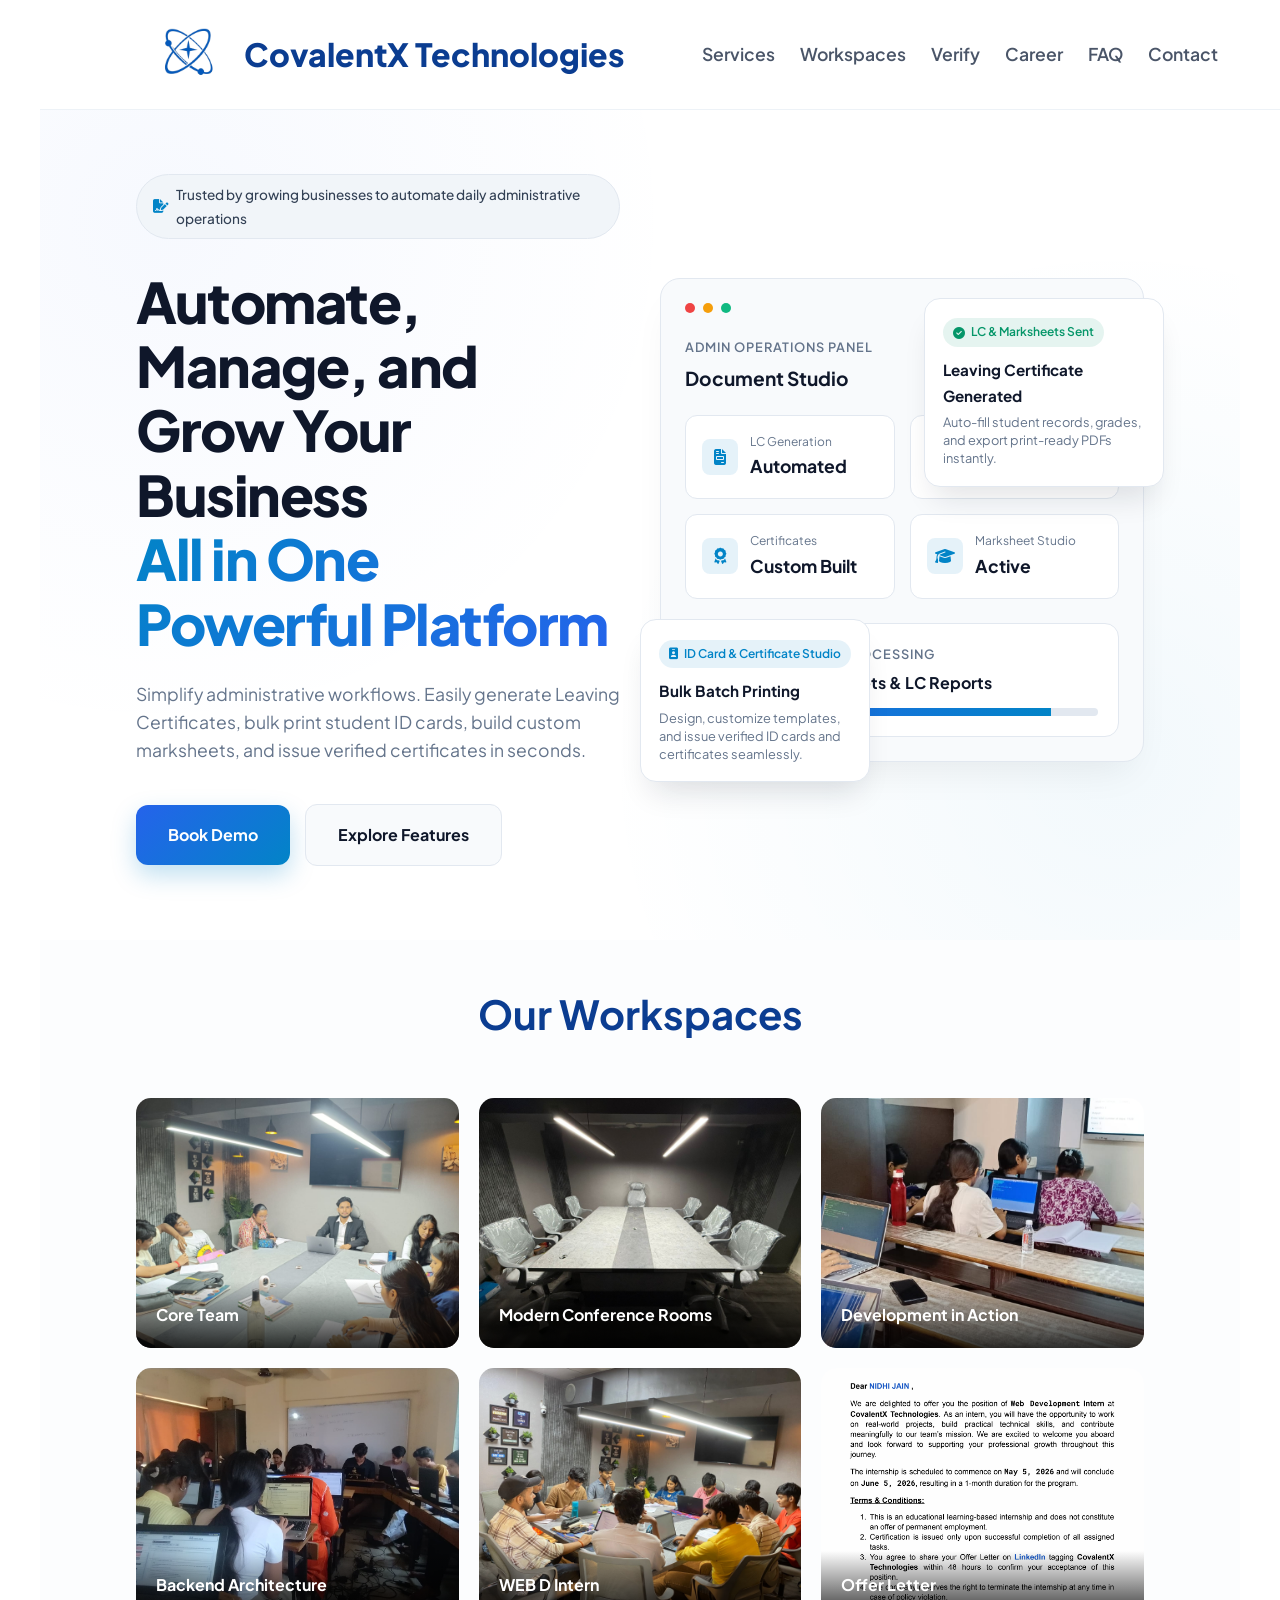
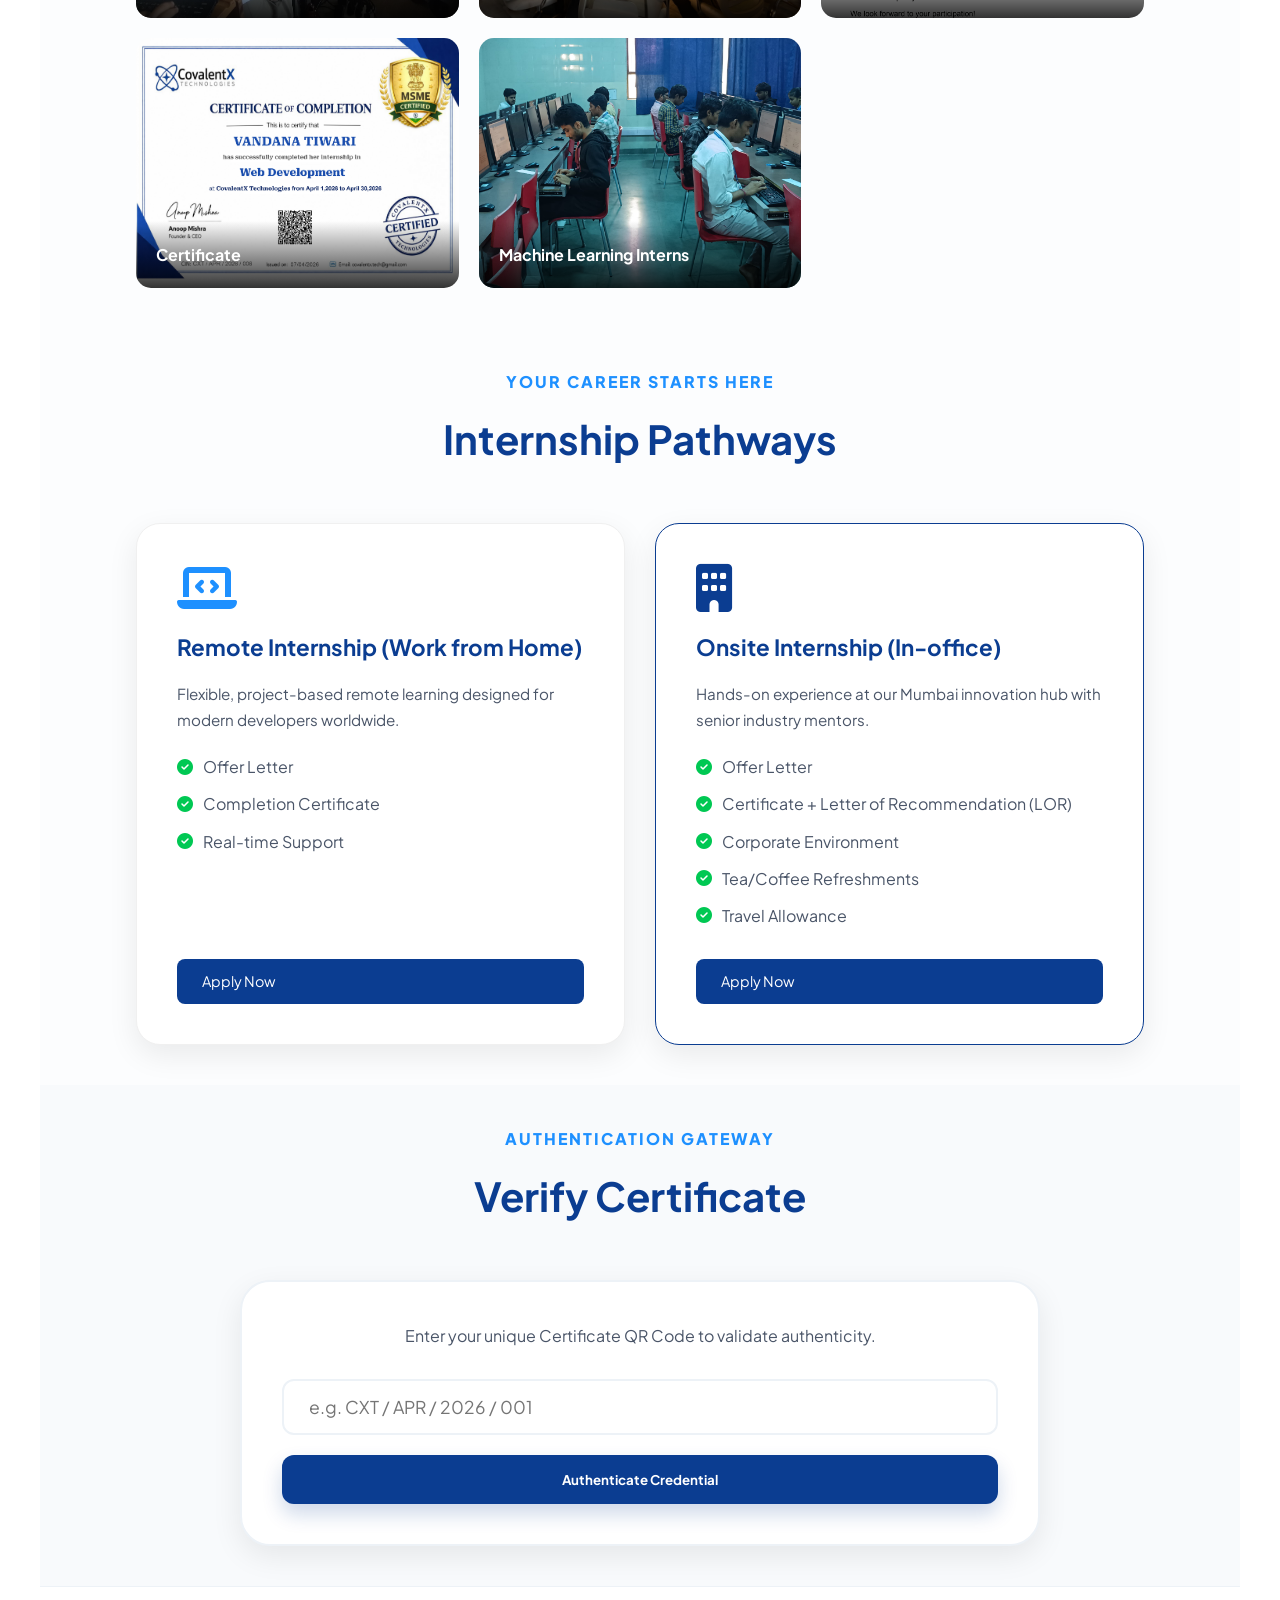
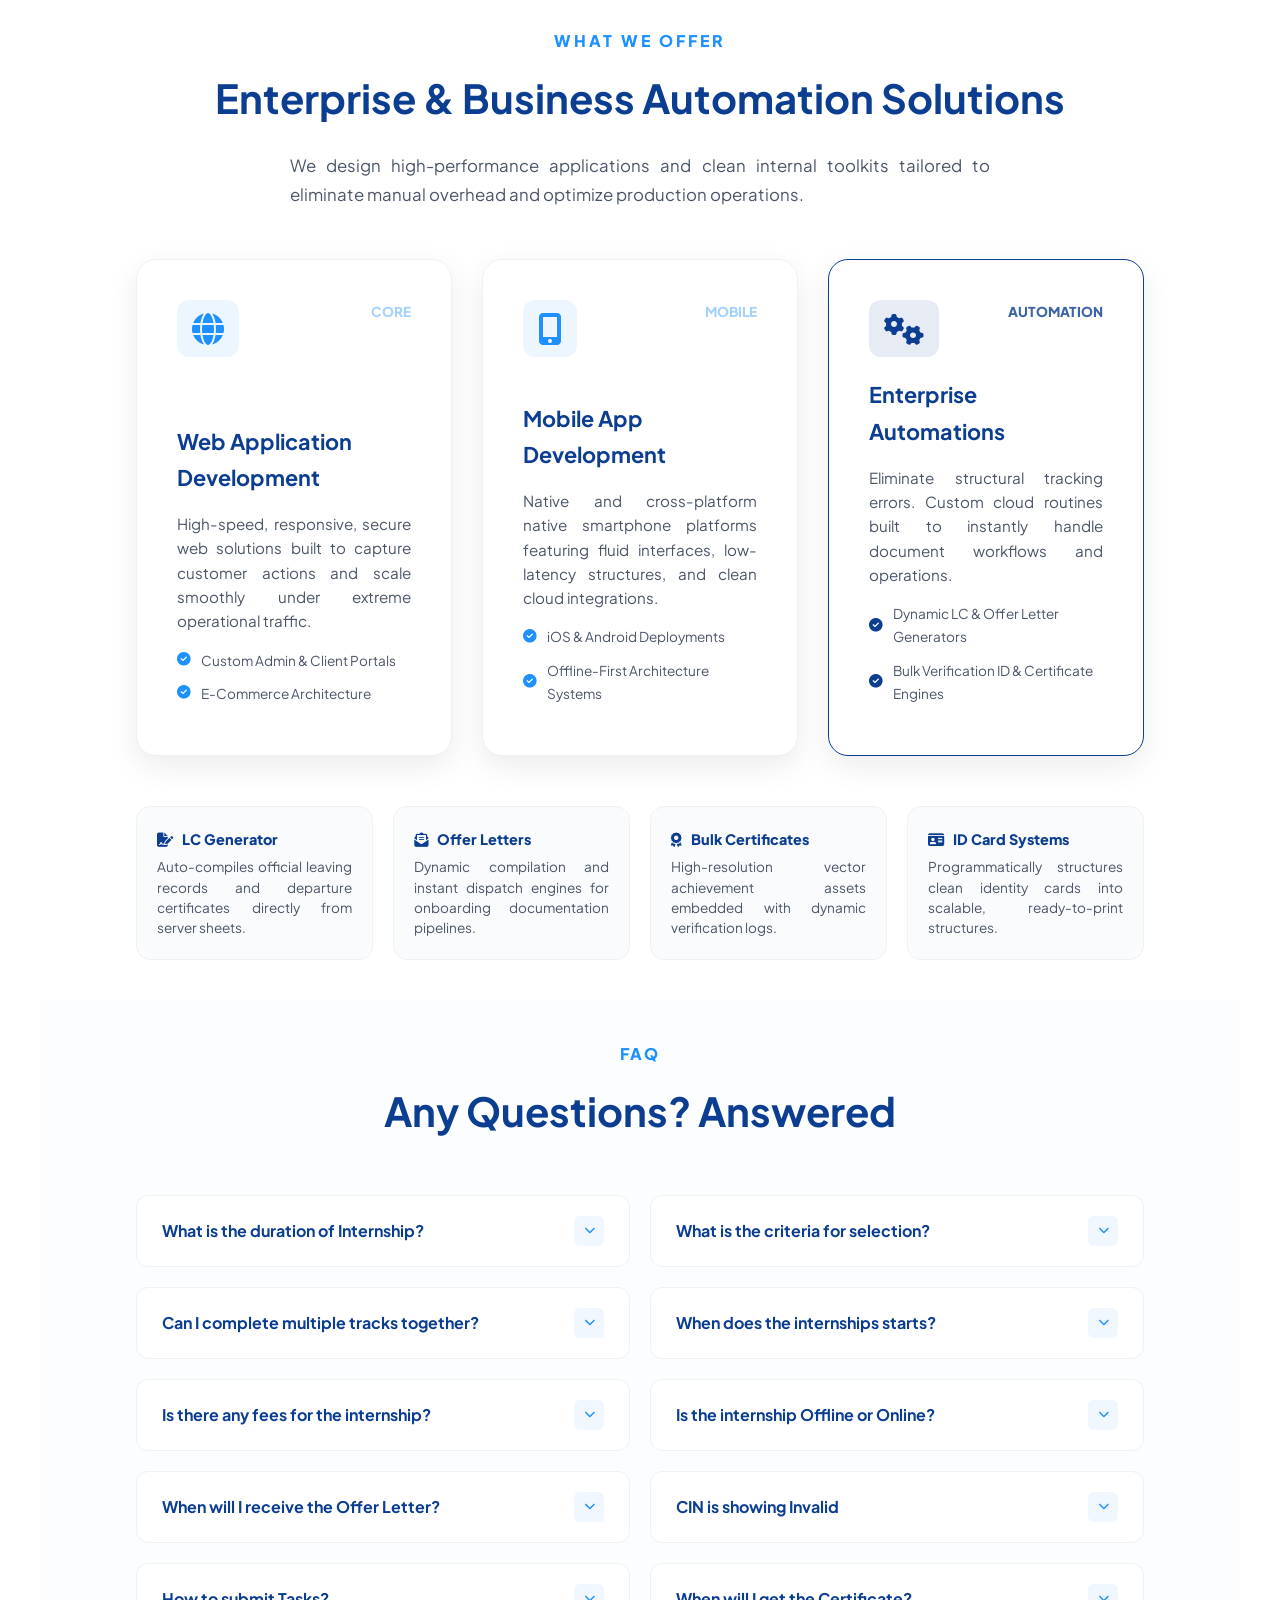
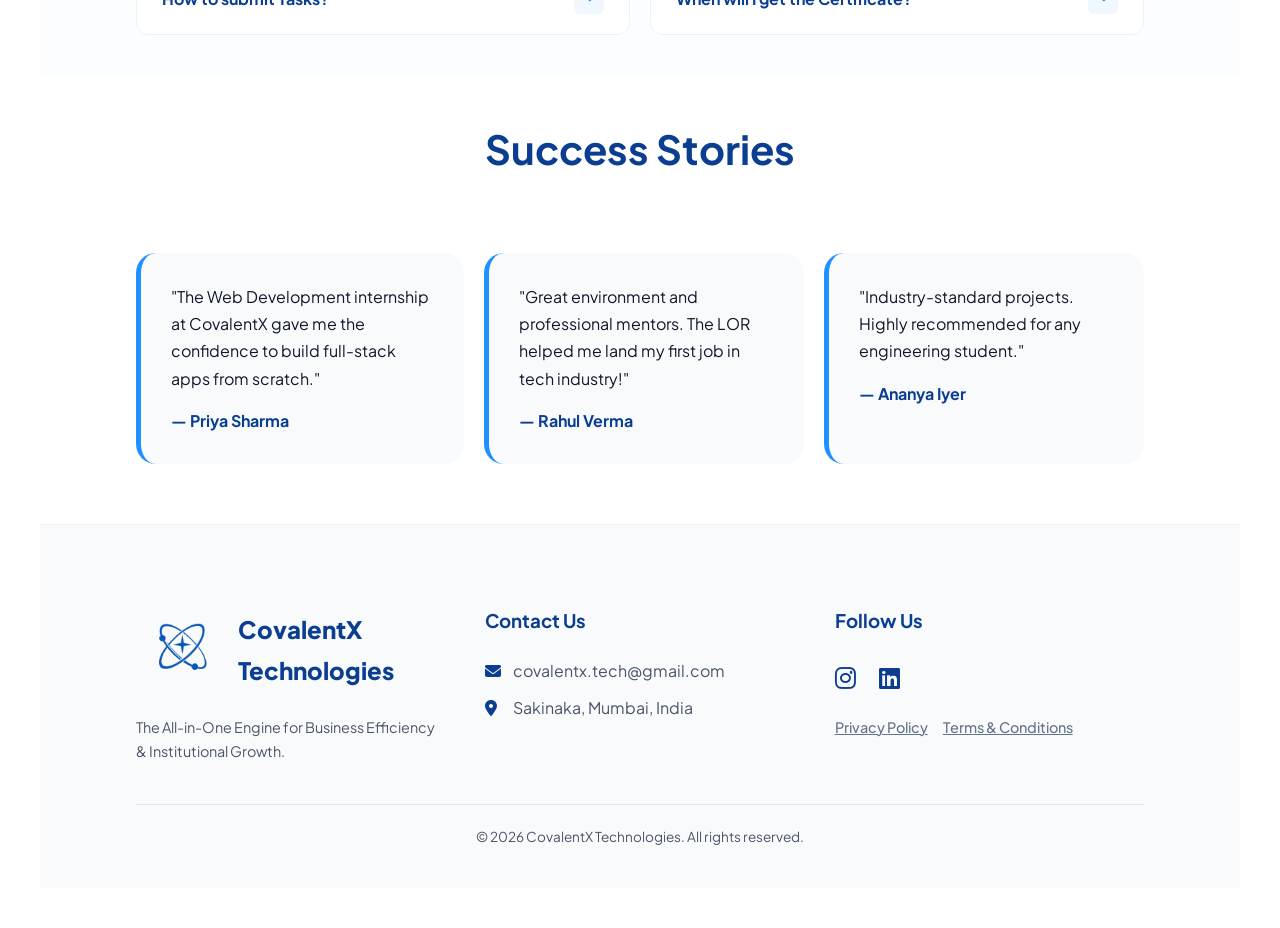
==== index.html @ 54f542a7 "Update index.html" ====
<!DOCTYPE html>
<html lang="en">
<head>
    <meta charset="UTF-8">
    <meta name="viewport" content="width=device-width, initial-scale=1.0">
    <title>CovalentX Technologies</title>
    <link href="https://fonts.googleapis.com/css2?family=Plus+Jakarta+Sans:wght@300;400;600;800&display=swap" rel="stylesheet">
    <link rel="stylesheet" href="https://cdnjs.cloudflare.com/ajax/libs/font-awesome/6.0.0/css/all.min.css">

    <script type="application/ld+json">
        {
  "@context": "https://schema.org",
  "@type": "BreadcrumbList",
  "itemListElement": [{
    "@type": "ListItem",
    "position": 1,
    "name": "CovalentX Technologies",
    "item": "https://covalentx-technologies.github.io/"
  }, {
    "@type": "ListItem",
    "position": 2,
    "name": "Internship Program",
    "item": "https://covalentx-technologies.github.io/internship"
  }, {
    "@type": "ListItem",
    "position": 3,
    "name": "Services",
    "item": "https://covalentx-technologies.github.io/services"
  }]
}
</script>
    
    <style>
        :root {
            --cobalt: #0b3d91;
            --electric: #1e90ff;
            --slate: #4a5568;
            --light-bg: #ffffff;
            --card-shadow: 0 10px 30px rgba(0, 0, 0, 0.08);
        }

        * { margin: 0; padding: 0; box-sizing: border-box; scroll-behavior: smooth; }

        body {
            font-family: 'Plus Jakarta Sans', sans-serif;
            background-color: var(--light-bg);
            color: #1a202c;
            line-height: 1.7;
        }

        /* Navbar */
        nav {
            display: flex;
            justify-content: space-between;
            align-items: center;
            padding: 10px 8%;
            background: rgba(255, 255, 255, 0.95);
            backdrop-filter: blur(10px);
            position: fixed;
            width: 100%;
            top: 0;
            z-index: 1000;
            border-bottom: 1px solid #edf2f7;
        }

        .brand-area {
            display: flex;
            align-items: center;
            gap: 12px;
            text-decoration: none;
        }

        .main-logo {
            height: 110px;
            width: auto;
            object-fit: contain;
            user-select:none;
            -webkit-user-drag:none;
            pointer-events:none;
        }

        .brand-name {
            font-weight: 800;
            font-size: 2rem;
            color: var(--cobalt);
            word-wrap:break-word;
            overflow-wrap:break-word;
        }

        .nav-links { display: flex; list-style: none; }
        .nav-links li { margin-left: 25px; }
        .nav-links a {
            text-decoration: none;
            color: var(--slate);
            font-weight: 600;
            font-size: 1.1rem;
            transition: 0.3s;
        }
        .nav-links a:hover { color: var(--electric); }

        /* Hero */

        <link href="https://fonts.googleapis.com/css2?family=Plus+Jakarta+Sans:wght@400;500;600;700;800&display=swap" rel="stylesheet">
    <link rel="stylesheet" href="https://cdnjs.cloudflare.com/ajax/libs/font-awesome/6.4.0/css/all.min.css">

    <style>
        :root {
            --bg-light: #ffffff;
            --bg-card: #f8fafc;
            --bg-card-inner: #ffffff;
            --text-main: #0f172a;
            --text-muted: #64748b;
            --accent-cyan: #0284c7;
            --accent-blue: #2563eb;
            --accent-green: #059669;
            --border-color: #e2e8f0;
            --shadow-subtle: 0 20px 40px -15px rgba(0, 0, 0, 0.08);
            --shadow-floating: 0 20px 30px -10px rgba(15, 23, 42, 0.12);
        }

        * {
            margin: 0;
            padding: 0;
            box-sizing: border-box;
            font-family: 'Plus Jakarta Sans', sans-serif;
        }

        body {
            background-color: var(--bg-light);
            color: var(--text-main);
            overflow-x: hidden;
        }

        /* HERO SECTION CONTAINER */
        .hero-container {
            min-height: 100vh;
            padding: 120px 8% 60px;
            display: grid;
            grid-template-columns: 1fr 1fr;
            gap: 40px;
            align-items: center;
            background: 
                radial-gradient(circle at 10% 20%, rgba(37, 99, 235, 0.04) 0%, transparent 40%),
                radial-gradient(circle at 90% 80%, rgba(2, 132, 199, 0.05) 0%, transparent 40%);
        }

        /* LEFT CONTENT COLUMN */
        .hero-left {
            max-width: 600px;
        }

        .badge-trusted {
            display: inline-flex;
            align-items: center;
            gap: 8px;
            background: #f1f5f9;
            border: 1px solid var(--border-color);
            padding: 8px 16px;
            border-radius: 50px;
            font-size: 0.85rem;
            color: #334155;
            margin-bottom: 30px;
            font-weight: 500;
        }

        .badge-trusted i {
            color: var(--accent-cyan);
        }

        .hero-title {
            font-size: 3.5rem;
            font-weight: 800;
            line-height: 1.15;
            letter-spacing: -1.5px;
            margin-bottom: 25px;
            color: var(--text-main);
        }

        .gradient-text {
            background: linear-gradient(135deg, #0284c7, #2563eb);
            -webkit-background-clip: text;
            -webkit-text-fill-color: transparent;
            display: block;
        }

        .hero-description {
            font-size: 1.1rem;
            color: var(--text-muted);
            line-height: 1.6;
            margin-bottom: 40px;
        }

        .cta-group {
            display: flex;
            gap: 15px;
            align-items: center;
        }

        .btn-primary {
            background: linear-gradient(135deg, var(--accent-blue), var(--accent-cyan));
            color: #ffffff;
            padding: 16px 32px;
            border-radius: 12px;
            font-weight: 700;
            text-decoration: none;
            box-shadow: 0 10px 25px rgba(2, 132, 199, 0.25);
            transition: transform 0.3s ease, box-shadow 0.3s ease;
        }

        .btn-primary:hover {
            transform: translateY(-2px);
            box-shadow: 0 15px 30px rgba(2, 132, 199, 0.35);
        }

        .btn-secondary {
            background: #f8fafc;
            border: 1px solid var(--border-color);
            color: var(--text-main);
            padding: 16px 32px;
            border-radius: 12px;
            font-weight: 700;
            text-decoration: none;
            transition: background 0.3s ease, border-color 0.3s ease;
        }

        .btn-secondary:hover {
            background: #f1f5f9;
            border-color: #cbd5e1;
        }

        /* RIGHT DASHBOARD & OVERLAY CARDS CONTAINER */
        .hero-right {
            position: relative;
            display: flex;
            justify-content: center;
        }

        /* BASE DASHBOARD MOCKUP */
        .dashboard-main {
            width: 100%;
            max-width: 520px;
            background: var(--bg-card);
            border: 1px solid var(--border-color);
            border-radius: 20px;
            padding: 24px;
            box-shadow: var(--shadow-subtle);
        }

        .window-header {
            display: flex;
            gap: 8px;
            margin-bottom: 24px;
        }

        .dot {
            width: 10px;
            height: 10px;
            border-radius: 50%;
        }
        .dot-red { background: #ef4444; }
        .dot-yellow { background: #f59e0b; }
        .dot-green { background: #10b981; }

        .dashboard-section-title {
            font-size: 0.8rem;
            color: var(--text-muted);
            text-transform: uppercase;
            letter-spacing: 1px;
            margin-bottom: 4px;
            font-weight: 600;
        }

        .dashboard-heading {
            font-size: 1.2rem;
            font-weight: 700;
            margin-bottom: 20px;
            color: var(--text-main);
        }

        .stats-grid {
            display: grid;
            grid-template-columns: 1fr 1fr;
            gap: 15px;
            margin-bottom: 24px;
        }

        .stat-card {
            background: var(--bg-card-inner);
            padding: 16px;
            border-radius: 12px;
            display: flex;
            align-items: center;
            gap: 12px;
            border: 1px solid var(--border-color);
        }

        .stat-icon {
            width: 36px;
            height: 36px;
            border-radius: 8px;
            background: rgba(2, 132, 199, 0.1);
            color: var(--accent-cyan);
            display: flex;
            align-items: center;
            justify-content: center;
        }

        .stat-info p {
            font-size: 0.75rem;
            color: var(--text-muted);
        }

        .stat-info h4 {
            font-size: 1.1rem;
            font-weight: 700;
            color: var(--text-main);
        }

        .graph-panel {
            background: var(--bg-card-inner);
            padding: 20px;
            border-radius: 14px;
            border: 1px solid var(--border-color);
        }

        .graph-line {
            width: 100%;
            height: 70px;
            margin-top: 15px;
        }

        /* OVERLAY FLOATING BADGE 1: FEES REMINDER */
        .floating-card-top {
            position: absolute;
            top: 20px;
            right: -20px;
            width: 240px;
            background: #ffffff;
            border: 1px solid #e2e8f0;
            border-radius: 16px;
            padding: 18px;
            box-shadow: var(--shadow-floating);
            z-index: 10;
            animation: floatSlow 6s ease-in-out infinite alternate;
        }

        /* OVERLAY FLOATING BADGE 2: WHATSAPP AUTOMATION */
        .floating-card-bottom {
            position: absolute;
            bottom: -20px;
            left: -20px;
            width: 230px;
            background: #ffffff;
            border: 1px solid #e2e8f0;
            border-radius: 16px;
            padding: 18px;
            box-shadow: var(--shadow-floating);
            z-index: 10;
            animation: floatSlow 6s 3s ease-in-out infinite alternate;
        }

        .badge-pill {
            display: inline-flex;
            align-items: center;
            gap: 6px;
            padding: 4px 10px;
            border-radius: 50px;
            font-size: 0.75rem;
            font-weight: 600;
            margin-bottom: 10px;
        }

        .badge-pill.green {
            background: rgba(5, 150, 105, 0.1);
            color: var(--accent-green);
        }

        .floating-card h4 {
            font-size: 0.95rem;
            font-weight: 700;
            margin-bottom: 6px;
            color: var(--text-main);
        }

        .floating-card p {
            font-size: 0.8rem;
            color: var(--text-muted);
            line-height: 1.4;
        }

        /* FLOAT ANIMATION KEYFRAMES */
        @keyframes floatSlow {
            0% {
                transform: translateY(0px);
            }
            100% {
                transform: translateY(-16px);
            }
        }

        /* RESPONSIVE DESIGN */
        @media (max-width: 992px) {
            .hero-container {
                grid-template-columns: 1fr;
                text-align: center;
                padding-top: 60px;
            }

            .hero-left {
                margin: 0 auto;
            }

            .cta-group {
                justify-content: center;
            }

            .floating-card-top {
                right: 0;
            }

            .floating-card-bottom {
                left: 0;
            }
        }
      
       /* Forces the Hero Section to perfectly fit exactly one full screen on Desktop */
        .hero {
            min-height: 100vh !important; /* Strict structural height enforcement */
            height: 100vh !important;     /* Locks it to the viewport boundaries */
            display: flex !important;
            flex-direction: column !important;
            justify-content: center !important; /* Perfectly balances content vertically */
            align-items: center !important;    /* Centers text horizontally */
            padding-top: 120px !important;     /* Pushes down cleanly past your 110px navbar */
            padding-bottom: 20px !important;
            margin: 0 !important;             /* Eliminates layout margin bleed */
            box-sizing: border-box !important;
            background: radial-gradient(circle at top right, #f0f7ff 0%, #ffffff 50%);
            position: relative;
            overflow: hidden;                 /* Prevents internal content margins from stretching the page */
        }


        <meta charset="UTF-8">
    <meta name="viewport" content="width=device-width, initial-scale=1.0">
    <title>EduAdmin - Administrative Automation Platform</title>
    <link href="https://fonts.googleapis.com/css2?family=Plus+Jakarta+Sans:wght@400;500;600;700;800&display=swap" rel="stylesheet">
    <link rel="stylesheet" href="https://cdnjs.cloudflare.com/ajax/libs/font-awesome/6.4.0/css/all.min.css">

    <style>
        :root {
            --bg-light: #ffffff;
            --bg-card: #f8fafc;
            --bg-card-inner: #ffffff;
            --text-main: #0f172a;
            --text-muted: #64748b;
            --accent-cyan: #0284c7;
            --accent-blue: #2563eb;
            --accent-green: #059669;
            --border-color: #e2e8f0;
            --shadow-subtle: 0 20px 40px -15px rgba(0, 0, 0, 0.08);
            --shadow-floating: 0 20px 30px -10px rgba(15, 23, 42, 0.12);
        }

        * {
            margin: 0;
            padding: 0;
            box-sizing: border-box;
            font-family: 'Plus Jakarta Sans', sans-serif;
        }

        body {
            background-color: var(--bg-light);
            color: var(--text-main);
            overflow-x: hidden;
        }

        /* HERO SECTION CONTAINER */
        .hero-container {
            min-height: 100vh;
            padding: 120px 8% 60px;
            display: grid;
            grid-template-columns: 1fr 1fr;
            gap: 40px;
            align-items: center;
            background: 
                radial-gradient(circle at 10% 20%, rgba(37, 99, 235, 0.04) 0%, transparent 40%),
                radial-gradient(circle at 90% 80%, rgba(2, 132, 199, 0.05) 0%, transparent 40%);
        }

        /* LEFT CONTENT COLUMN */
        .hero-left {
            max-width: 600px;
        }

        .badge-trusted {
            display: inline-flex;
            align-items: center;
            gap: 8px;
            background: #f1f5f9;
            border: 1px solid var(--border-color);
            padding: 8px 16px;
            border-radius: 50px;
            font-size: 0.85rem;
            color: #334155;
            margin-bottom: 30px;
            font-weight: 500;
        }

        .badge-trusted i {
            color: var(--accent-cyan);
        }

        .hero-title {
            font-size: 3.5rem;
            font-weight: 800;
            line-height: 1.15;
            letter-spacing: -1.5px;
            margin-bottom: 25px;
            color: var(--text-main);
        }

        .gradient-text {
            background: linear-gradient(135deg, #0284c7, #2563eb);
            -webkit-background-clip: text;
            -webkit-text-fill-color: transparent;
            display: block;
        }

        .hero-description {
            font-size: 1.1rem;
            color: var(--text-muted);
            line-height: 1.6;
            margin-bottom: 40px;
        }

        .cta-group {
            display: flex;
            gap: 15px;
            align-items: center;
        }

        .btn-primary {
            background: linear-gradient(135deg, var(--accent-blue), var(--accent-cyan));
            color: #ffffff;
            padding: 16px 32px;
            border-radius: 12px;
            font-weight: 700;
            text-decoration: none;
            box-shadow: 0 10px 25px rgba(2, 132, 199, 0.25);
            transition: transform 0.3s ease, box-shadow 0.3s ease;
        }

        .btn-primary:hover {
            transform: translateY(-2px);
            box-shadow: 0 15px 30px rgba(2, 132, 199, 0.35);
        }

        .btn-secondary {
            background: #f8fafc;
            border: 1px solid var(--border-color);
            color: var(--text-main);
            padding: 16px 32px;
            border-radius: 12px;
            font-weight: 700;
            text-decoration: none;
            transition: background 0.3s ease, border-color 0.3s ease;
        }

        .btn-secondary:hover {
            background: #f1f5f9;
            border-color: #cbd5e1;
        }

        /* RIGHT DASHBOARD & OVERLAY CARDS CONTAINER */
        .hero-right {
            position: relative;
            display: flex;
            justify-content: center;
        }

        /* BASE DASHBOARD MOCKUP */
        .dashboard-main {
            width: 100%;
            max-width: 520px;
            background: var(--bg-card);
            border: 1px solid var(--border-color);
            border-radius: 20px;
            padding: 24px;
            box-shadow: var(--shadow-subtle);
        }

        .window-header {
            display: flex;
            gap: 8px;
            margin-bottom: 24px;
        }

        .dot {
            width: 10px;
            height: 10px;
            border-radius: 50%;
        }
        .dot-red { background: #ef4444; }
        .dot-yellow { background: #f59e0b; }
        .dot-green { background: #10b981; }

        .dashboard-section-title {
            font-size: 0.8rem;
            color: var(--text-muted);
            text-transform: uppercase;
            letter-spacing: 1px;
            margin-bottom: 4px;
            font-weight: 600;
        }

        .dashboard-heading {
            font-size: 1.2rem;
            font-weight: 700;
            margin-bottom: 20px;
            color: var(--text-main);
        }

        .stats-grid {
            display: grid;
            grid-template-columns: 1fr 1fr;
            gap: 15px;
            margin-bottom: 24px;
        }

        .stat-card {
            background: var(--bg-card-inner);
            padding: 16px;
            border-radius: 12px;
            display: flex;
            align-items: center;
            gap: 12px;
            border: 1px solid var(--border-color);
        }

        .stat-icon {
            width: 36px;
            height: 36px;
            border-radius: 8px;
            background: rgba(2, 132, 199, 0.1);
            color: var(--accent-cyan);
            display: flex;
            align-items: center;
            justify-content: center;
        }

        .stat-info p {
            font-size: 0.75rem;
            color: var(--text-muted);
        }

        .stat-info h4 {
            font-size: 1.05rem;
            font-weight: 700;
            color: var(--text-main);
        }

        .designer-panel {
            background: var(--bg-card-inner);
            padding: 20px;
            border-radius: 14px;
            border: 1px solid var(--border-color);
        }

        .progress-bar-bg {
            width: 100%;
            height: 8px;
            background: #e2e8f0;
            border-radius: 10px;
            margin-top: 12px;
            overflow: hidden;
        }

        .progress-bar-fill {
            width: 88%;
            height: 100%;
            background: linear-gradient(90deg, var(--accent-blue), var(--accent-cyan));
        }

        /* OVERLAY FLOATING BADGE 1: LC GENERATION */
        .floating-card-top {
            position: absolute;
            top: 10px;
            right: -20px;
            width: 250px;
            background: #ffffff;
            border: 1px solid #e2e8f0;
            border-radius: 16px;
            padding: 18px;
            box-shadow: var(--shadow-floating);
            z-index: 10;
            animation: floatSlow 6s ease-in-out infinite alternate;
        }

        /* OVERLAY FLOATING BADGE 2: ID CARD & CERTIFICATES */
        .floating-card-bottom {
            position: absolute;
            bottom: -20px;
            left: -20px;
            width: 250px;
            background: #ffffff;
            border: 1px solid #e2e8f0;
            border-radius: 16px;
            padding: 18px;
            box-shadow: var(--shadow-floating);
            z-index: 10;
            animation: floatSlow 6s 3s ease-in-out infinite alternate;
        }

        .badge-pill {
            display: inline-flex;
            align-items: center;
            gap: 6px;
            padding: 4px 10px;
            border-radius: 50px;
            font-size: 0.75rem;
            font-weight: 600;
            margin-bottom: 10px;
        }

        .badge-pill.green {
            background: rgba(5, 150, 105, 0.1);
            color: var(--accent-green);
        }

        .badge-pill.blue {
            background: rgba(2, 132, 199, 0.1);
            color: var(--accent-cyan);
        }

        .floating-card h4 {
            font-size: 0.95rem;
            font-weight: 700;
            margin-bottom: 6px;
            color: var(--text-main);
        }

        .floating-card p {
            font-size: 0.8rem;
            color: var(--text-muted);
            line-height: 1.4;
        }

        /* FLOAT ANIMATION KEYFRAMES */
        @keyframes floatSlow {
            0% {
                transform: translateY(0px);
            }
            100% {
                transform: translateY(-16px);
            }
        }

        /* RESPONSIVE DESIGN */
        @media (max-width: 992px) {
            .hero-container {
                grid-template-columns: 1fr;
                text-align: center;
                padding-top: 60px;
            }

            .hero-left {
                margin: 0 auto;
            }

            .cta-group {
                justify-content: center;
            }

            .floating-card-top {
                right: 0;
            }

            .floating-card-bottom {
                left: 0;
            }
        }

        

        .btn {
            padding: 16px 35px;
            border-radius: 12px;
            text-decoration: none;
            font-weight: 700;
            display: inline-block;
            transition: 0.4s;
            cursor: pointer;
            border: none;
        }

        .btn-main {
            background: var(--cobalt);
            color: white;
            box-shadow: 0 10px 20px rgba(11, 61, 145, 0.2);
        }

        .btn-main:hover { transform: translateY(-3px); background: var(--electric); }

        .btn-apply-small {
            margin-top: 20px;
            padding: 10px 25px;
            font-size: 0.9rem;
            background: var(--cobalt);
            color: white;
            border-radius: 8px;
            text-decoration: none;
            display: inline-block;
            transition: 0.3s;
        }
        .btn-apply-small:hover { background: var(--electric); }

        /* Sections */
        .section { padding: 80px 8%; }
        .tagline { 
            color: var(--electric); 
            text-transform: uppercase; 
            font-weight: 800; 
            letter-spacing: 2px; 
            font-size: 1rem;
            display: block;
            margin-bottom: 10px;
            text-align: center;
        }
        .section-title { text-align: center; font-size: 2.5rem; color: var(--cobalt); margin-bottom: 50px; }

        /* Generic Grid Layout */
        .grid-3 {
            display: grid;
            grid-template-columns: repeat(auto-fit, minmax(300px, 1fr));
            gap: 30px;
        }

        .card {
            padding: 40px;
            border-radius: 24px;
            background: #fff;
            border: 1px solid #f0f0f0;
            box-shadow: var(--card-shadow);
            transition: 0.3s;
            display: flex;
            flex-direction: column;
            justify-content: space-between;
        }

        .card:hover { border-color: var(--electric); transform: translateY(-5px); }
        .card h3 { color: var(--cobalt); margin: 15px 0; font-size: 1.4rem; }
        .card p { color: var(--slate); font-size: 0.95rem; }

        .check-list { list-style: none; margin-top: 20px; }
        .check-list li { margin-bottom: 10px; display: flex; align-items: center; gap: 10px; color: var(--slate); }
        .check-list i { color: #00c853; }

        /* FAQ ACCORDION STYLES */
        .faq-grid {
            display: grid;
            grid-template-columns: repeat(auto-fit, minmax(450px, 1fr));
            gap: 20px;
            margin-top: 20px;
        }
        .faq-card {
            background: #ffffff;
            padding: 20px 25px;
            border-radius: 12px;
            border: 1px solid #edf2f7;
            cursor: pointer;
            transition: 0.3s ease;
            display: block; /* Stack vertical */
            height: fit-content;
        }
        .faq-header {
            display: flex;
            justify-content: space-between;
            align-items: center;
            gap: 15px;
        }
        .faq-header h3 {
            font-size: 1rem;
            color: var(--cobalt);
            font-weight: 700;
            margin: 0;
        }
        .faq-icon {
            background: #f0f7ff;
            color: var(--electric);
            width: 30px;
            height: 30px;
            border-radius: 6px;
            display: flex;
            align-items: center;
            justify-content: center;
            flex-shrink: 0;
            font-size: 0.7rem;
            transition: transform 0.4s ease;
        }
        .faq-answer {
            max-height: 0;
            overflow: hidden;
            transition: max-height 0.4s ease, margin-top 0.4s ease;
            margin-top: 0;
        }
        .faq-answer p {
            font-size: 0.95rem;
            color: var(--slate);
            line-height: 1.6;
            padding-top: 15px;
        }
        /* Active State */
        .faq-card.active {
            border-color: var(--electric);
            box-shadow: 0 10px 20px rgba(0,0,0,0.05);
        }
        .faq-card.active .faq-icon {
            transform: rotate(180deg);
            background: var(--electric);
            color: white;
        }
        .faq-card.active .faq-answer {
            max-height: 500px; /* Large enough for content */
            margin-top: 10px;
        }

        /* Gallery */
        .gallery {
            display: grid;
            grid-template-columns: repeat(auto-fit, minmax(250px, 1fr));
            gap: 20px;
        }

        .project-item {
            height: 250px;
            background: #e2e8f0;
            border-radius: 15px;
            overflow: hidden;
            position: relative;
        }

        .project-item img { width: 100%; height: 100%; object-fit: cover; transition: 0.5s; }
        .project-item:hover img { transform: scale(1.1); }
        .project-overlay {
            position: absolute;
            bottom: 0;
            width: 100%;
            padding: 20px;
            background: linear-gradient(transparent, rgba(0,0,0,0.8));
            color: white;
        }

        /* Testimonials */
        .testimonial-slider {
            display: flex;
            gap: 20px;
            overflow-x: auto;
            padding: 20px 0;
            scrollbar-width: none;
        }

        .t-card {
            min-width: 320px;
            background: #f8fafc;
            padding: 30px;
            border-radius: 20px;
            border-left: 5px solid var(--electric);
        }

        /* Footer & Contact */
        footer {
            background: #f8fafc;
            padding: 80px 8% 40px;
            border-top: 1px solid #edf2f7;
        }

        .footer-content {
            display: grid;
            grid-template-columns: repeat(auto-fit, minmax(250px, 1fr));
            gap: 40px;
            text-align: left;
            margin-bottom: 40px;
        }

        .contact-info p { margin-bottom: 10px; color: var(--slate); }
        .contact-info i { color: var(--cobalt); width: 25px; }

        .social-icons a {
            font-size: 1.5rem;
            margin-right: 20px;
            color: var(--cobalt);
            transition: 0.3s;
        }
        .social-icons a:hover { color: var(--electric); }

        @media (max-width: 768px) {
            .hero h1 { font-size: 2.5rem; }
            .nav-links { display: none; }
            .faq-grid { grid-template-columns: 1fr; }
        }

        .f-brand-name {
            font-size: 1.5rem;
            font-weight: 800;
            color: var(--cobalt);
        }

        /* VERIFICATION STYLES */
        .verify-box {
            background: #ffffff;
            border: 2px solid #edf2f7;
            border-radius: 30px;
            padding: 40px;
            max-width: 800px;
            margin: 0 auto;
            box-shadow: var(--card-shadow);
        }
        .verify-input {
            width: 100%;
            padding: 15px 25px;
            border-radius: 12px;
            border: 2px solid #edf2f7;
            font-family: inherit;
            font-size: 1.1rem;
            margin-bottom: 20px;
            outline: none;
            transition: 0.3s;
        }
        .verify-input:focus { border-color: var(--electric); }
        .result-panel {
            display: none;
            margin-top: 30px;
            padding: 25px;
            border-radius: 15px;
            background: #f0fdf4;
            border: 1px solid #bcf0da;
            text-align: left;
        }

        /* Ensure the body doesn't cause horizontal scrolling during sidebar animations */
        body {
            overflow-x: hidden;
        }

        /* Updated Navbar Container */
        nav {
            display: flex;
            justify-content: space-between;
            align-items: center;
            padding: 10px 8%;
            background: rgba(255, 255, 255, 0.95);
            backdrop-filter: blur(10px);
            position: fixed;
            width: 100%;
            top: 0;
            z-index: 1000;
            border-bottom: 1px solid #edf2f7;
            height: 110px; /* Fixed height for consistency */
        }

     .brand-area {
            display: flex;
            align-items: center;
            gap: 12px;
            text-decoration: none;
            z-index: 1001; /* Keeps logo above mobile sidebar */
    }

    .main-logo {
        height: 90px;
        width: auto;
        object-fit: contain;
    }


    /* Required standard layout configuration */
    :root {
        --cobalt: #0b3d91;
        --electric: #1e90ff;
        --slate: #4a5568;
    }
    
    body {
        overflow-x: hidden; /* Prevents layout broken horizontal bars */
    }

    nav {
        display: flex;
        justify-content: space-between;
        align-items: center;
        padding: 10px 8%;
        background: rgba(255, 255, 255, 0.95);
        backdrop-filter: blur(10px);
        position: fixed;
        width: 100%;
        top: 0;
        z-index: 1000;
        border-bottom: 1px solid #edf2f7;
        height: 110px;
    }

    .brand-area {
        display: flex;
        align-items: center;
        gap: 12px;
        text-decoration: none;
        z-index: 1001;
    }

    .main-logo {
        height: 90px;
        width: auto;
        object-fit: contain;
    }

    .brand-name {
        font-weight: 800;
        font-size: 2rem;
        color: var(--cobalt);
    }

    .nav-links { 
        display: flex; 
        list-style: none; 
        align-items: center; 
    }
    
    .nav-links li { 
        margin-left: 25px; 
    }
    
    .nav-links a {
        text-decoration: none;
        color: var(--slate);
        font-weight: 600;
        font-size: 1.1rem;
        transition: all 0.3s ease;
    }
    
    .nav-links a:hover { 
        color: var(--electric); 
    }

    /* Interactive Menu Trigger Layout */
    .menu-toggle {
        display: none;
        flex-direction: column;
        gap: 6px;
        cursor: pointer;
        z-index: 1001;
        padding: 10px;
    }

    .menu-toggle span {
        width: 30px;
        height: 3px;
        background-color: var(--cobalt);
        border-radius: 2px;
        transition: all 0.3s cubic-bezier(0.4, 0, 0.2, 1);
    }

    /* Morphing Shapes For Hamburger to "X" Icon */
    .menu-toggle.active span:nth-child(1) {
        transform: translateY(9px) rotate(45deg);
    }
    .menu-toggle.active span:nth-child(2) {
        opacity: 0;
    }
    .menu-toggle.active span:nth-child(3) {
        transform: translateY(-9px) rotate(-45deg);
    }

    .hero {
    padding: 80px 8% 40px !important; /* Reduced top padding from 200px to 140px */
    text-align: center;
    }

:root {
            --bg-light: #ffffff;
            --bg-card: #f8fafc;
            --bg-card-inner: #ffffff;
            --text-main: #0f172a;
            --text-muted: #64748b;
            --accent-cyan: #0284c7;
            --accent-blue: #2563eb;
            --accent-green: #059669;
            --border-color: #e2e8f0;
            --shadow-subtle: 0 20px 40px -15px rgba(0, 0, 0, 0.08);
            --shadow-floating: 0 20px 30px -10px rgba(15, 23, 42, 0.12);
        }

        * {
            margin: 0;
            padding: 0;
            box-sizing: border-box;
            font-family: 'Plus Jakarta Sans', sans-serif;
        }

        body {
            background-color: var(--bg-light);
            color: var(--text-main);
            overflow-x: hidden;
        }

        /* HERO SECTION CONTAINER */
        .hero-container {
            min-height: 100vh;
            padding: 120px 8% 60px;
            display: grid;
            grid-template-columns: 1fr 1fr;
            gap: 40px;
            align-items: center;
            background: 
                radial-gradient(circle at 10% 20%, rgba(37, 99, 235, 0.04) 0%, transparent 40%),
                radial-gradient(circle at 90% 80%, rgba(2, 132, 199, 0.05) 0%, transparent 40%);
        }

        /* LEFT CONTENT COLUMN */
        .hero-left {
            max-width: 600px;
        }

        .badge-trusted {
            display: inline-flex;
            align-items: center;
            gap: 8px;
            background: #f1f5f9;
            border: 1px solid var(--border-color);
            padding: 8px 16px;
            border-radius: 50px;
            font-size: 0.85rem;
            color: #334155;
            margin-bottom: 30px;
            font-weight: 500;
        }

        .badge-trusted i {
            color: var(--accent-cyan);
        }

        .hero-title {
            font-size: 3.5rem;
            font-weight: 800;
            line-height: 1.15;
            letter-spacing: -1.5px;
            margin-bottom: 25px;
            color: var(--text-main);
        }

        .gradient-text {
            background: linear-gradient(135deg, #0284c7, #2563eb);
            -webkit-background-clip: text;
            -webkit-text-fill-color: transparent;
            display: block;
        }

        .hero-description {
            font-size: 1.1rem;
            color: var(--text-muted);
            line-height: 1.6;
            margin-bottom: 40px;
        }

        .cta-group {
            display: flex;
            gap: 15px;
            align-items: center;
        }

        .btn-primary {
            background: linear-gradient(135deg, var(--accent-blue), var(--accent-cyan));
            color: #ffffff;
            padding: 16px 32px;
            border-radius: 12px;
            font-weight: 700;
            text-decoration: none;
            box-shadow: 0 10px 25px rgba(2, 132, 199, 0.25);
            transition: transform 0.3s ease, box-shadow 0.3s ease;
        }

        .btn-primary:hover {
            transform: translateY(-2px);
            box-shadow: 0 15px 30px rgba(2, 132, 199, 0.35);
        }

        .btn-secondary {
            background: #f8fafc;
            border: 1px solid var(--border-color);
            color: var(--text-main);
            padding: 16px 32px;
            border-radius: 12px;
            font-weight: 700;
            text-decoration: none;
            transition: background 0.3s ease, border-color 0.3s ease;
        }

        .btn-secondary:hover {
            background: #f1f5f9;
            border-color: #cbd5e1;
        }

        /* RIGHT DASHBOARD & OVERLAY CARDS CONTAINER */
        .hero-right {
            position: relative;
            display: flex;
            justify-content: center;
        }

        /* BASE DASHBOARD MOCKUP */
        .dashboard-main {
            width: 100%;
            max-width: 520px;
            background: var(--bg-card);
            border: 1px solid var(--border-color);
            border-radius: 20px;
            padding: 24px;
            box-shadow: var(--shadow-subtle);
        }

        .window-header {
            display: flex;
            gap: 8px;
            margin-bottom: 24px;
        }

        .dot {
            width: 10px;
            height: 10px;
            border-radius: 50%;
        }
        .dot-red { background: #ef4444; }
        .dot-yellow { background: #f59e0b; }
        .dot-green { background: #10b981; }

        .dashboard-section-title {
            font-size: 0.8rem;
            color: var(--text-muted);
            text-transform: uppercase;
            letter-spacing: 1px;
            margin-bottom: 4px;
            font-weight: 600;
        }

        .dashboard-heading {
            font-size: 1.2rem;
            font-weight: 700;
            margin-bottom: 20px;
            color: var(--text-main);
        }

        .stats-grid {
            display: grid;
            grid-template-columns: 1fr 1fr;
            gap: 15px;
            margin-bottom: 24px;
        }

        .stat-card {
            background: var(--bg-card-inner);
            padding: 16px;
            border-radius: 12px;
            display: flex;
            align-items: center;
            gap: 12px;
            border: 1px solid var(--border-color);
        }

        .stat-icon {
            width: 36px;
            height: 36px;
            border-radius: 8px;
            background: rgba(2, 132, 199, 0.1);
            color: var(--accent-cyan);
            display: flex;
            align-items: center;
            justify-content: center;
        }

        .stat-info p {
            font-size: 0.75rem;
            color: var(--text-muted);
        }

        .stat-info h4 {
            font-size: 1.1rem;
            font-weight: 700;
            color: var(--text-main);
        }

        .graph-panel {
            background: var(--bg-card-inner);
            padding: 20px;
            border-radius: 14px;
            border: 1px solid var(--border-color);
        }

        .graph-line {
            width: 100%;
            height: 70px;
            margin-top: 15px;
        }

        /* OVERLAY FLOATING BADGE 1: FEES REMINDER */
        .floating-card-top {
            position: absolute;
            top: 20px;
            right: -20px;
            width: 240px;
            background: #ffffff;
            border: 1px solid #e2e8f0;
            border-radius: 16px;
            padding: 18px;
            box-shadow: var(--shadow-floating);
            z-index: 10;
            animation: floatSlow 6s ease-in-out infinite alternate;
        }

        /* OVERLAY FLOATING BADGE 2: WHATSAPP AUTOMATION */
        .floating-card-bottom {
            position: absolute;
            bottom: -20px;
            left: -20px;
            width: 230px;
            background: #ffffff;
            border: 1px solid #e2e8f0;
            border-radius: 16px;
            padding: 18px;
            box-shadow: var(--shadow-floating);
            z-index: 10;
            animation: floatSlow 6s 3s ease-in-out infinite alternate;
        }

        .badge-pill {
            display: inline-flex;
            align-items: center;
            gap: 6px;
            padding: 4px 10px;
            border-radius: 50px;
            font-size: 0.75rem;
            font-weight: 600;
            margin-bottom: 10px;
        }

        .badge-pill.green {
            background: rgba(5, 150, 105, 0.1);
            color: var(--accent-green);
        }

        .floating-card h4 {
            font-size: 0.95rem;
            font-weight: 700;
            margin-bottom: 6px;
            color: var(--text-main);
        }

        .floating-card p {
            font-size: 0.8rem;
            color: var(--text-muted);
            line-height: 1.4;
        }

        /* FLOAT ANIMATION KEYFRAMES */
        @keyframes floatSlow {
            0% {
                transform: translateY(0px);
            }
            100% {
                transform: translateY(-16px);
            }
        }

        /* RESPONSIVE DESIGN */
        @media (max-width: 992px) {
            .hero-container {
                grid-template-columns: 1fr;
                text-align: center;
                padding-top: 60px;
            }

            .hero-left {
                margin: 0 auto;
            }

            .cta-group {
                justify-content: center;
            }

            .floating-card-top {
                right: 0;
            }

            .floating-card-bottom {
                left: 0;
            }
        }
/* 2. Tighten up the gap between sections globally on mobile */
    .section {
        padding: 40px 8% !important; /* Reduced vertical padding from 80px to 40px */
        
    }

    /* Mobile Engine Breakpoints */
    @media (max-width: 1024px) {
        .brand-name { font-size: 1.6rem; }
        nav { padding: 10px 4%; }
    }

   @media (max-width: 768px) {
    /* 1. Keeps your white main header bar cleanly separated on top */
    nav { 
        height: 110px; 
        background: #ffffff !important;
        position: fixed;
        top: 0;
        left: 0;
        width: 100%;
        z-index: 1001; /* Keeps header strictly on top layer */
    }

    .main-logo { 
        height: 80px; 
    }

    .brand-name { 
        font-size: 1.4rem; 
    }

    .menu-toggle { 
        display: flex; 
    }

    /* 2. Pushes the slide-out menu BELOW the header bar so it never overlaps your logo or company name */
    .nav-links {
        position: fixed;
        top: 110px; /* Aligns exactly at the bottom edge of your header */
        right: -100%; /* Default hidden position */
        width: 100%;
        max-width: 320px;
        height: calc(100vh - 110px); /* Takes up remaining height of screen */
        background: #ffffff; /* Solid white background so background contents don't bleed through */
        box-shadow: -10px 10px 20px rgba(0, 0, 0, 0.05);
        flex-direction: column;
        justify-content: flex-start;
        align-items: flex-start;
        padding: 20px 30px;
        transition: right 0.3s cubic-bezier(0.4, 0, 0.2, 1);
        z-index: 1000; /* Stays structural but layers underneath the nav header level */
        border-top: 1px solid #edf2f7;
    }

    /* Toggled State */
    .nav-links.active {
        right: 0;
    }

    .nav-links li {
        margin: 0;
        width: 100%;
    }

    .nav-links a {
        font-size: 1.2rem;
        font-weight: 600;
        display: block;
        width: 100%;
        padding: 15px 0;
        border-bottom: 1px solid #f7fafc;
        color: var(--slate);
    }
}

/* 1. NAVBAR SLIDE-DOWN ANIMATION */
@keyframes slideDownNav {
    from { 
        transform: translateY(-100%); 
        opacity: 0; 
    }
    to { 
        transform: translateY(0); 
        opacity: 1; 
    }
}

nav {
    animation: slideDownNav 0.8s cubic-bezier(0.16, 1, 0.3, 1) forwards;
}

/* 2. NAVBAR LINK UNDERLINE HOVER ANIMATION */
.nav-links a::after {
    content: '';
    position: absolute;
    bottom: 0;
    left: 0;
    width: 0%;
    height: 2px;
    background: var(--electric);
    transition: width 0.3s cubic-bezier(0.4, 0, 0.2, 1);
}

.nav-links a:hover::after {
    width: 100%;
}

/* 3. HERO BACKGROUND FLOATING GLOW */
@keyframes floatGlow {
    0% { transform: translateY(0px) scale(1); }
    100% { transform: translateY(40px) scale(1.2); }
}

.hero::before {
    content: '';
    position: absolute;
    width: 300px;
    height: 300px;
    background: radial-gradient(circle, rgba(30,144,255,0.15) 0%, rgba(0,0,0,0) 70%);
    top: 20%;
    left: 10%;
    border-radius: 50%;
    animation: floatGlow 8s infinite alternate ease-in-out;
    pointer-events: none;
}

/* 4. HERO TEXT FADE-IN */
@keyframes heroTextFade {
    from { 
        opacity: 0; 
        transform: translateY(30px); 
    }
    to { 
        opacity: 1; 
        transform: translateY(0); 
    }
}

.hero h1 {
    animation: heroTextFade 1s ease-out forwards;
}

.hero p {
    animation: heroTextFade 1s 0.2s ease-out forwards;
    opacity: 0;
}

/* 5. BUTTON PULSE SHIMMER & ELEVATION */
.btn-main {
    transition: all 0.4s cubic-bezier(0.175, 0.885, 0.32, 1.275);
    position: relative;
    overflow: hidden;
}

.btn-main:hover { 
    transform: translateY(-5px) scale(1.04); 
    box-shadow: 0 18px 35px rgba(30, 144, 255, 0.45); 
}

.btn-main::before {
    content: '';
    position: absolute;
    top: 0; left: -100%;
    width: 100%; height: 100%;
    background: linear-gradient(90deg, transparent, rgba(255,255,255,0.3), transparent);
    transition: left 0.6s ease;
}

.btn-main:hover::before {
    left: 100%;
}

/* 6. CARD HOVER TRANSLATION & ICON ROTATION */
.card, .utility-subcard {
    transition: all 0.4s cubic-bezier(0.165, 0.84, 0.44, 1);
}

.card:hover, .utility-subcard:hover { 
    border-color: var(--electric) !important; 
    transform: translateY(-10px);
    box-shadow: var(--card-shadow-hover);
}

.card i {
    transition: transform 0.4s ease;
}

.card:hover i {
    transform: scale(1.15) rotate(5deg);
}

/* 7. GALLERY ZOOM EFFECT */
.project-item img { 
    transition: transform 0.6s cubic-bezier(0.165, 0.84, 0.44, 1); 
}

.project-item:hover img { 
    transform: scale(1.15); 
}

.project-overlay {
    transition: all 0.4s ease;
}

.project-item:hover .project-overlay {
    transform: translateY(0);
    opacity: 1;
}

/* 8. CERTIFICATE RESULT PANEL ANIMATION */
@keyframes fadeInZoom {
    from { opacity: 0; transform: scale(0.95); }
    to { opacity: 1; transform: scale(1); }
}

.result-panel {
    animation: fadeInZoom 0.5s ease forwards;
}

/* 9. FAQ ACCORDION EXPANSION */
.faq-icon {
    transition: transform 0.4s cubic-bezier(0.175, 0.885, 0.32, 1.275), background 0.3s ease;
}

.faq-answer {
    max-height: 0;
    overflow: hidden;
    transition: max-height 0.4s cubic-bezier(0, 1, 0, 1), opacity 0.3s ease;
    opacity: 0;
}

.faq-card.active .faq-icon {
    transform: rotate(180deg);
}

.faq-card.active .faq-answer {
    max-height: 500px;
    opacity: 1;
}

/* 10. SCROLL-REVEAL HARDWARE-ACCELERATED CLASSES */
.reveal-left, 
.reveal-right, 
.reveal-zoom-in, 
.reveal-zoom-out {
    opacity: 0;
    transition: opacity 0.8s ease, transform 0.8s cubic-bezier(0.165, 0.84, 0.44, 1);
    will-change: transform, opacity;
}

.reveal-left { transform: translateX(-60px); }
.reveal-right { transform: translateX(60px); }
.reveal-zoom-in { transform: scale(0.85); }
.reveal-zoom-out { transform: scale(1.1); }

.reveal-active {
    opacity: 1 !important;
    transform: translateX(0) scale(1) !important;
}

/* 3. Prevents content headings from cutting off when jumping to a section */
section, [id] {
    scroll-margin-top: 130px; 
}

/* 1. GLOBAL OVERFLOW CONTROL & BOX-SIZING FIX */
html, body {
    max-width: 100% !important;
    overflow-x: hidden !important;
    margin: 0;
    padding: 0;
    box-sizing: border-box;
}

*, *:before, *:after {
    box-sizing: inherit;
}

/* 2. MEDIA QUERY FIXES FOR MOBILE SCREENS */
@media screen and (max-width: 768px) {
    
    /* Fix Hero Container & Layout Grids */
    .hero-container,
    .footer-content,
    .workspace-container,
    .internship-pathway-container {
        display: flex !important;
        flex-direction: column !important;
        grid-template-columns: 1fr !important;
        width: 100% !important;
        max-width: 100% !important;
        padding-left: 20px !important;
        padding-right: 20px !important;
        box-sizing: border-box !important;
    }

    /* Fix Unconstrained Headings & Texts */
    h1, h2, h3, p, .hero-title, .trusted-title {
        max-width: 100% !important;
        word-wrap: break-word !important;
        overflow-wrap: break-word !important;
    }

    /* Fix Hero Title Typewriter Clipping */
    .typing-text {
        white-space: normal !important;
        width: auto !important;
        animation: none !important;
        border-right: none !important;
    }

    /* Fix Full-Width Section Containers & Footer Background */
    footer, #contact, .trusted-section, .logo-ticker-section {
        width: 100% !important;
        max-width: 100% !important;
        overflow-x: hidden !important;
        box-sizing: border-box !important;
    }

    /* Fix Overlapping Cards Sizing on Mobile */
    .hero-right, .dashboard-main {
        width: 100% !important;
        max-width: 100% !important;
    }

    .floating-card-top, .floating-card-bottom {
        position: relative !important;
        top: 0 !important;
        right: 0 !important;
        left: 0 !important;
        bottom: 0 !important;
        width: 100% !important;
        margin-top: 15px !important;
    }
}
     
    </style>
</head>
<body>


<nav>
    <a href="#" class="brand-area">
        <img src="logo.png" alt="CovalentX Logo" draggable="false" class="main-logo">
        <span class="brand-name">CovalentX Technologies</span>
    </a>
    
    <div class="menu-toggle" id="mobile-menu-trigger">
        <span></span>
        <span></span>
        <span></span>
    </div>

    <ul class="nav-links" id="navigation-menu">
        <li><a href="#services">Services</a></li>
        <li><a href="#gallery">Workspaces</a></li>
        <li><a href="#verify">Verify</a></li>
         <li><a href="#pathways">Career</a></li>
        <li><a href="#faq">FAQ</a></li>
       <!--<li><a href="#testimonials">Reviews</a></li>-->
        <li><a href="#contact">Contact</a></li>
    </ul>
</nav>




    

<div class="menu-toggle" id="mobileMenu">
            <span></span>
            <span></span>
            <span></span>
</div>

<section class="hero-container">
        <!-- LEFT COLUMN: CONTENT & ACTION BUTTONS -->
        <div class="hero-left">
            <div class="badge-trusted">
                <i class="fas fa-file-signature"></i>
                Trusted by growing businesses to automate daily administrative operations
            </div>

            <h1 class="hero-title">
                Automate, Manage, and Grow Your Business
                <span class="gradient-text">All in One Powerful Platform</span>
            </h1>

            <p class="hero-description">
                Simplify administrative workflows. Easily generate Leaving Certificates, bulk print student ID cards, build custom marksheets, and issue verified certificates in seconds.
            </p>

            <div class="cta-group">
                <a href="#contact" class="btn-primary">Book Demo</a>
                <a href="#services" class="btn-secondary">Explore Features</a>
            </div>
        </div>

        <!-- RIGHT COLUMN: DASHBOARD WITH OVERLAPPING FLOATING BADGES -->
        <div class="hero-right">
            <!-- BASE DASHBOARD MOCKUP -->
            <div class="dashboard-main">
                <div class="window-header">
                    <div class="dot dot-red"></div>
                    <div class="dot dot-yellow"></div>
                    <div class="dot dot-green"></div>
                </div>

                <div class="dashboard-section-title">Admin Operations Panel</div>
                <div class="dashboard-heading">Document Studio</div>

                <div class="stats-grid">
                    <div class="stat-card">
                        <div class="stat-icon"><i class="fas fa-file-invoice"></i></div>
                        <div class="stat-info">
                            <p>LC Generation</p>
                            <h4>Automated</h4>
                        </div>
                    </div>

                    <div class="stat-card">
                        <div class="stat-icon"><i class="fas fa-id-card"></i></div>
                        <div class="stat-info">
                            <p>ID Cards Batch</p>
                            <h4>1,240 Ready</h4>
                        </div>
                    </div>

                    <div class="stat-card">
                        <div class="stat-icon"><i class="fas fa-award"></i></div>
                        <div class="stat-info">
                            <p>Certificates</p>
                            <h4>Custom Built</h4>
                        </div>
                    </div>

                    <div class="stat-card">
                        <div class="stat-icon"><i class="fas fa-graduation-cap"></i></div>
                        <div class="stat-info">
                            <p>Marksheet Studio</p>
                            <h4>Active</h4>
                        </div>
                    </div>
                </div>

                <div class="designer-panel">
                    <div class="dashboard-section-title">Batch Document Processing</div>
                    <div style="font-weight: 700; color: var(--text-main);">Generating Marksheets & LC Reports</div>
                    <div class="progress-bar-bg">
                        <div class="progress-bar-fill"></div>
                    </div>
                </div>
            </div>

            <!-- OVERLAPPING FLOATING CARD 1 (Top Right - LC & Marksheets) -->
            <div class="floating-card-top floating-card">
                <div class="badge-pill green">
                    <i class="fas fa-check-circle"></i> LC & Marksheets Sent
                </div>
                <h4>Leaving Certificate Generated</h4>
                <p>Auto-fill student records, grades, and export print-ready PDFs instantly.</p>
            </div>

            <!-- OVERLAPPING FLOATING CARD 2 (Bottom Left - ID Cards & Certificates) -->
            <div class="floating-card-bottom floating-card">
                <div class="badge-pill blue">
                    <i class="fas fa-id-badge"></i> ID Card & Certificate Studio
                </div>
                <h4>Bulk Batch Printing</h4>
                <p>Design, customize templates, and issue verified ID cards and certificates seamlessly.</p>
            </div>
        </div>
    </section>

<section class="section" id="gallery" style="background-color: #fcfdfe;">
    <h2 class="section-title">Our Workspaces</h2>
    <div class="gallery">
        <div class="project-item">
            <img src="project1.jpeg" alt="Web Dev">
            <div class="project-overlay"><h4>Core Team</h4></div>
        </div>
        <div class="project-item">
            <img src="office.jpeg" alt="App Dev">
            <div class="project-overlay"><h4>Modern Conference Rooms</h4></div>
        </div>
        <div class="project-item">
            <img src="project2.jpeg" alt="SaaS">
            <div class="project-overlay"><h4>Development in Action</h4></div>
        </div>
        <div class="project-item">
            <img src="b.jpeg" alt="Systems">
            <div class="project-overlay"><h4>Backend Architecture</h4></div>
        </div>
        <div class="project-item">
            <img src="conf.jpeg" alt="Web Dev">
            <div class="project-overlay"><h4>WEB D Intern</h4></div>
        </div>
        <div class="project-item">
            <img src="NIDHI.jpg" alt="App Dev">
            <div class="project-overlay"><h4>Offer Letter</h4></div>
        </div>
        <div class="project-item">
            <img src="VANDANA.jpg" alt="SaaS">
            <div class="project-overlay"><h4>Certificate</h4></div>
        </div>
        <div class="project-item">
            <img src="proj3.jpeg" alt="Systems">
            <div class="project-overlay"><h4>Machine Learning Interns</h4></div>
        </div>
    </div>
</section>



<section class="section" id="pathways" style="background-color: #fcfdfe;">
    <span class="tagline">Your Career Starts Here</span>
    <h2 class="section-title">Internship Pathways</h2>
    <div class="grid-3">
        <div class="card">
            <div>
                <i class="fas fa-laptop-code fa-3x" style="color: var(--electric);"></i>
                <h3>Remote Internship (Work from Home)</h3>
                <p>Flexible, project-based remote learning designed for modern developers worldwide.</p>
                <ul class="check-list">
                    <li><i class="fas fa-check-circle"></i> Offer Letter</li>
                    <li><i class="fas fa-check-circle"></i> Completion Certificate</li>
                    <li><i class="fas fa-check-circle"></i> Real-time Support</li>
                </ul>
            </div>
            <a href="https://forms.gle/bLiY5euiGgsg2Bfx7" class="btn-apply-small">Apply Now</a>
        </div>
        <div class="card" style="border-color: var(--cobalt);">
            <div>
                <i class="fas fa-building fa-3x" style="color: var(--cobalt);"></i>
                <h3>Onsite Internship (In-office)</h3>
                <p>Hands-on experience at our Mumbai innovation hub with senior industry mentors.</p>
                <ul class="check-list">
                    <li><i class="fas fa-check-circle"></i> Offer Letter</li>
                    <li><i class="fas fa-check-circle"></i> Certificate + Letter of Recommendation (LOR)</li>
                    <li><i class="fas fa-check-circle"></i> Corporate Environment</li>
                    <li><i class="fas fa-check-circle"></i> Tea/Coffee Refreshments</li>
                    <li><i class="fas fa-check-circle"></i> Travel Allowance</li>
                </ul>
            </div>
            <a href="https://forms.gle/JpU8ruxZBm4XxYvR9" class="btn-apply-small">Apply Now</a>
        </div>
    </div>
</section>


<section class="section" id="verify" style="background-color: #f8fafc; border-bottom: 1px solid #edf2f7;">
    <span class="tagline">Authentication Gateway</span>
    <h2 class="section-title">Verify Certificate</h2>
    <div class="verify-box">
        <div style="text-align: center; margin-bottom: 30px;">
            <p style="color: var(--slate);"> Enter your unique Certificate QR Code to validate authenticity.</p>
        </div>
        <input type="text" id="cert-input" class="verify-input" placeholder="e.g. CXT / APR / 2026 / 001"> 
        <button onclick="checkCert()" class="btn btn-main" style="width: 100%;">Authenticate Credential</button> 

        <div id="cert-success" class="result-panel">
            <h3 style="color: #065f46; margin-bottom: 15px;"><i class="fas fa-check-circle"></i> Valid Certificate Found</h3>
            <p style="font-size: 1rem;"><strong>Name:</strong> <span id="v-name">---</span></p>
            <p style="font-size: 1rem;"><strong>Internship Domain:</strong> <span id="v-domain">---</span></p>
            <p style="font-size: 1rem;"><strong>Mode:</strong>Remote(Online)</p>
            <p style="font-size: 1rem;"><strong>Issued By:</strong> CovalentX Technologies</p>
            <p style="color: #059669; font-weight: 800; margin-top: 10px;">Status: Verified Intern</p>
        </div>

        <div id="cert-error" style="display:none; color: #dc2626; margin-top: 20px; text-align: center; font-weight: 600;">
            <i class="fas fa-times-circle"></i> Record not found. Please verify the ID.
        </div>
    </div>
</section>

 <!-- START OF COMPATIBLE INTERACTIVE SERVICES SECTION -->
<section class="section" id="services" style="background-color: #ffffff;">
    <span class="tagline" style="letter-spacing: 3px; font-weight: 800; animation: pulse 2s infinite;">What We Offer</span>
    <h2 class="section-title" style="margin-bottom: 20px;">Enterprise & Business Automation Solutions</h2>
    <p style="text-align: center; color: var(--slate); max-width: 700px; margin: 0 auto 50px; font-size: 1.05rem; text-align: justify;">
        We design high-performance applications and clean internal toolkits tailored to eliminate manual overhead and optimize production operations.
    </p>

    <!-- Main Core Capabilities: Grid Layout -->
    <div class="grid-3">
        <!-- Card 1: Web Development -->
        <div class="card" style="position: relative; overflow: hidden; border-radius: 20px; transition: all 0.4s cubic-bezier(0.4, 0, 0.2, 1); min-height: 340px;">
            <div style="display: flex; justify-content: space-between; align-items: flex-start; margin-bottom: 10px;">
                <div style="background: rgba(30, 144, 255, 0.08); padding: 15px; rounded-radius: 14px; border-radius: 12px; transition: 0.3s;" class="service-icon-wrapper">
                    <i class="fas fa-globe fa-2xl" style="color: var(--electric); transition: transform 0.4s ease;"></i>
                </div>
                <span style="font-size: 0.85rem; font-weight: 800; color: var(--electric); opacity: 0.4;">CORE</span>
            </div>
            <div>
                <h3 style="margin-top: 10px; font-size: 1.35rem;">Web Application Development</h3>
                <p style="margin-top: 8px; line-height: 1.6; text-align: justify;">High-speed, responsive, secure web solutions built to capture customer actions and scale smoothly under extreme operational traffic.</p>
                <ul class="check-list" style="margin-top: 15px; font-size: 0.85rem;">
                    <li><i class="fas fa-check-circle" style="color: var(--electric);"></i> Custom Admin & Client Portals</li>
                    <li><i class="fas fa-check-circle" style="color: var(--electric);"></i> E-Commerce Architecture</li>
                </ul>
            </div>
            <!-- Bottom progress highlight line triggered on hover -->
            <div style="position: absolute; bottom: 0; left: 0; width: 0; h: 4px; height: 4px; background: var(--electric); transition: width 0.5s ease-out;" class="hover-line"></div>
        </div>

        <!-- Card 2: App Development -->
        <div class="card" style="position: relative; overflow: hidden; border-radius: 20px; transition: all 0.4s cubic-bezier(0.4, 0, 0.2, 1); min-height: 340px;">
            <div style="display: flex; justify-content: space-between; align-items: flex-start; margin-bottom: 10px;">
                <div style="background: rgba(30, 144, 255, 0.08); padding: 15px; border-radius: 12px; transition: 0.3s;" class="service-icon-wrapper">
                    <i class="fas fa-mobile-alt fa-2xl" style="color: var(--electric); transition: transform 0.4s ease;"></i>
                </div>
                <span style="font-size: 0.85rem; font-weight: 800; color: var(--electric); opacity: 0.4;">MOBILE</span>
            </div>
            <div>
                <h3 style="margin-top: 10px; font-size: 1.35rem;">Mobile App Development</h3>
                <p style="margin-top: 8px; line-height: 1.6; text-align: justify;">Native and cross-platform native smartphone platforms featuring fluid interfaces, low-latency structures, and clean cloud integrations.</p>
                <ul class="check-list" style="margin-top: 15px; font-size: 0.85rem;">
                    <li><i class="fas fa-check-circle" style="color: var(--electric);"></i> iOS & Android Deployments</li>
                    <li><i class="fas fa-check-circle" style="color: var(--electric);"></i> Offline-First Architecture Systems</li>
                </ul>
            </div>
            <div style="position: absolute; bottom: 0; left: 0; width: 0; height: 4px; background: var(--electric); transition: width 0.5s ease-out;" class="hover-line"></div>
        </div>

        <!-- Card 3: Business Automation -->
        <div class="card" style="position: relative; overflow: hidden; border-radius: 20px; transition: all 0.4s cubic-bezier(0.4, 0, 0.2, 1); min-height: 340px; border-color: var(--cobalt);">
            <div style="display: flex; justify-content: space-between; align-items: flex-start; margin-bottom: 10px;">
                <div style="background: rgba(11, 61, 145, 0.1); padding: 15px; border-radius: 12px; transition: 0.3s;" class="service-icon-wrapper">
                    <i class="fas fa-cogs fa-2xl" style="color: var(--cobalt); transition: transform 0.4s ease;"></i>
                </div>
                <span style="font-size: 0.85rem; font-weight: 800; color: var(--cobalt); opacity: 0.8;">AUTOMATION</span>
            </div>
            <div>
                <h3 style="margin-top: 10px; font-size: 1.35rem;">Enterprise Automations</h3>
                <p style="margin-top: 8px; line-height: 1.6; text-align: justify;">Eliminate structural tracking errors. Custom cloud routines built to instantly handle document workflows and operations.</p>
                <ul class="check-list" style="margin-top: 15px; font-size: 0.85rem;">
                    <li><i class="fas fa-check-circle" style="color: var(--cobalt);"></i> Dynamic LC & Offer Letter Generators</li>
                    <li><i class="fas fa-check-circle" style="color: var(--cobalt);"></i> Bulk Verification ID & Certificate Engines</li>
                </ul>
            </div>
            <div style="position: absolute; bottom: 0; left: 0; width: 0; height: 4px; background: var(--cobalt); transition: width 0.5s ease-out;" class="hover-line"></div>
        </div>
    </div>

    <!-- Micro-Engine Grid Layout: Tooling Subsections -->
    <div style="margin-top: 50px; display: grid; grid-template-columns: repeat(auto-fit, minmax(220px, 1fr)); gap: 20px;">
        
        <!-- Utility 1: LC -->
        <div class="utility-subcard" style="background: #fafbfc; border: 1px solid #edf2f7; padding: 20px; border-radius: 14px; transition: 0.3s ease;">
            <div style="color: var(--cobalt); font-weight: 800; font-size: 0.9rem; margin-bottom: 6px;"><i class="fas fa-file-signature" style="margin-right: 6px;"></i> LC Generator</div>
            <p style="font-size: 0.85rem; color: var(--slate); line-height: 1.5; text-align: justify;">Auto-compiles official leaving records and departure certificates directly from server sheets.</p>
        </div>

        <!-- Utility 2: Offer Letter -->
        <div class="utility-subcard" style="background: #fafbfc; border: 1px solid #edf2f7; padding: 20px; border-radius: 14px; transition: 0.3s ease;">
            <div style="color: var(--cobalt); font-weight: 800; font-size: 0.9rem; margin-bottom: 6px;"><i class="fas fa-envelope-open-text" style="margin-right: 6px;"></i> Offer Letters</div>
            <p style="font-size: 0.85rem; color: var(--slate); line-height: 1.5; text-align: justify;">Dynamic compilation and instant dispatch engines for onboarding documentation pipelines.</p>
        </div>

        <!-- Utility 3: Certificates -->
        <div class="utility-subcard" style="background: #fafbfc; border: 1px solid #edf2f7; padding: 20px; border-radius: 14px; transition: 0.3s ease;">
            <div style="color: var(--cobalt); font-weight: 800; font-size: 0.9rem; margin-bottom: 6px;"><i class="fas fa-award" style="margin-right: 6px;"></i> Bulk Certificates</div>
            <p style="font-size: 0.85rem; color: var(--slate); line-height: 1.5; text-align: justify;">High-resolution vector achievement assets embedded with dynamic verification logs.</p>
        </div>

        <!-- Utility 4: ID Generator -->
        <div class="utility-subcard" style="background: #fafbfc; border: 1px solid #edf2f7; padding: 20px; border-radius: 14px; transition: 0.3s ease;">
            <div style="color: var(--cobalt); font-weight: 800; font-size: 0.9rem; margin-bottom: 6px;"><i class="fas fa-id-card" style="margin-right: 6px;"></i> ID Card Systems</div>
            <p style="font-size: 0.85rem; color: var(--slate); line-height: 1.5; text-align: justify;">Programmatically structures clean identity cards into scalable, ready-to-print structures.</p>
        </div>

    </div>

    <!-- Hidden CSS inject to execute smooth interactive motion without altering global file configurations -->
    <style>
        .card:hover {
            box-shadow: 0 20px 40px rgba(11, 61, 145, 0.12) !important;
        }
        .card:hover .hover-line {
            width: 100% !important;
        }
        .card:hover .service-icon-wrapper i {
            transform: scale(1.15) translateY(-2px);
        }
        .utility-subcard:hover {
            border-color: var(--electric) !important;
            background: #ffffff !important;
            transform: translateY(-3px);
            box-shadow: 0 10px 20px rgba(0,0,0,0.04);
        }
        @keyframes pulse {
            0% { opacity: 0.6; }
            50% { opacity: 1; }
            100% { opacity: 0.6; }
        }
    </style>
</section>
<!-- END OF COMPATIBLE INTERACTIVE SERVICES SECTION -->
<!-- DROPDOWN FAQ SECTION -->
<section class="section" id="faq" style="background-color: #fcfdfe;">
    <span class="tagline">FAQ</span>
    <h2 class="section-title">Any Questions? Answered</h2>
    <div class="faq-grid">
        <!-- Q1 -->
        <div class="faq-card">
            <div class="faq-header">
                <h3>What is the duration of Internship?</h3>
                <div class="faq-icon"><i class="fas fa-chevron-down"></i></div>
            </div>
            <div class="faq-answer">
                <p>All our internships are for a period of 1 month only.</p>
            </div>
        </div>
        <!-- Q2 -->
        <div class="faq-card">
            <div class="faq-header">
                <h3>What is the criteria for selection?</h3>
                <div class="faq-icon"><i class="fas fa-chevron-down"></i></div>
            </div>
            <div class="faq-answer">
                <p>Selection is based on LinkedIn/profile shortlisting, basic skills, and a strong determination to learn and grow.</p>
            </div>
        </div>
        <!-- Q3 -->
        <div class="faq-card">
            <div class="faq-header">
                <h3>Can I complete multiple tracks together?</h3>
                <div class="faq-icon"><i class="fas fa-chevron-down"></i></div>
            </div>
            <div class="faq-answer">
                <p>We believe to provide an actual learning environment, we have limited our internship offerings to 1 track per month for each student. This allows students to explore the chosen track in-depth and get quality results.</p>
            </div>
        </div>
        <!-- Q4 -->
        <div class="faq-card">
            <div class="faq-header">
                <h3>When does the internships starts?</h3>
                <div class="faq-icon"><i class="fas fa-chevron-down"></i></div>
            </div>
            <div class="faq-answer">
                <p>Each batch starts at the start or mid of the month and ends on start or mid of next month respectively.</p>
            </div>
        </div>
        <!-- Q5 -->
        <div class="faq-card">
            <div class="faq-header">
                <h3>Is there any fees for the internship?</h3>
                <div class="faq-icon"><i class="fas fa-chevron-down"></i></div>
            </div>
            <div class="faq-answer">
                <p>The internship is completely free. However, a documentation fee of ₹92 must be paid to cover the processing charges.</p>
            </div>
        </div>
        <!-- Q6 -->
        <div class="faq-card">
            <div class="faq-header">
                <h3>Is the internship Offline or Online?</h3>
                <div class="faq-icon"><i class="fas fa-chevron-down"></i></div>
            </div>
            <div class="faq-answer">
                <p>All our internships are conducted in Virtual mode (Online).</p>
            </div>
        </div>
        <!-- Q7 -->
        <div class="faq-card">
            <div class="faq-header">
                <h3>When will I receive the Offer Letter?</h3>
                <div class="faq-icon"><i class="fas fa-chevron-down"></i></div>
            </div>
            <div class="faq-answer">
                <p>We process the Offer Letters at the mid & end of month in batches. We request you to please wait in the mean time. If you have received the Task Submission Email, we request you to review your spam folder for the Offer Letter.</p>
            </div>
        </div>
        <!-- Q8 -->
        <div class="faq-card">
            <div class="faq-header">
                <h3>CIN is showing Invalid</h3>
                <div class="faq-icon"><i class="fas fa-chevron-down"></i></div>
            </div>
            <div class="faq-answer">
                <p>The CIN will activate once you have been issued your Certificate of Completion.</p>
            </div>
        </div>
        <!-- Q9 -->
        <div class="faq-card">
            <div class="faq-header">
                <h3>How to submit Tasks?</h3>
                <div class="faq-icon"><i class="fas fa-chevron-down"></i></div>
            </div>
            <div class="faq-answer">
                <p>A Submission Form will be mailed to you 10-15 days after you receive your Offer Letter.</p>
            </div>
        </div>
        <!-- Q10 -->
        <div class="faq-card">
            <div class="faq-header">
                <h3>When will I get the Certificate?</h3>
                <div class="faq-icon"><i class="fas fa-chevron-down"></i></div>
            </div>
            <div class="faq-answer">
                <p>The Certificate of Completion is sent after the end date on the Offer Letter.</p>
            </div>
        </div>
    </div>
</section>

<section class="section" id="testimonials">
    <h2 class="section-title">Success Stories</h2>
    <div class="testimonial-slider">
        <div class="t-card">
            <p>"The Web Development internship at CovalentX gave me the confidence to build full-stack apps from scratch."</p>
            <h4 style="margin-top:15px; color: var(--cobalt);">— Priya Sharma</h4>
        </div>
        <div class="t-card">
            <p>"Great environment and professional mentors. The LOR helped me land my first job in tech industry!"</p>
            <h4 style="margin-top:15px; color: var(--cobalt);">— Rahul Verma</h4>
        </div>
        <div class="t-card">
            <p>"Industry-standard projects. Highly recommended for any engineering student."</p>
            <h4 style="margin-top:15px; color: var(--cobalt);">— Ananya Iyer</h4>
        </div>
    </div>
</section>

<!DOCTYPE html>
<html lang="en">
<head>
    <meta charset="UTF-8">
    <meta name="viewport" content="width=device-width, initial-scale=1.0">
    <title>Privacy Policy & Terms Modals</title>
    <link href="https://fonts.googleapis.com/css2?family=Plus+Jakarta+Sans:wght@400;500;600;700&display=swap" rel="stylesheet">
    <link rel="stylesheet" href="https://cdnjs.cloudflare.com/ajax/libs/font-awesome/6.4.0/css/all.min.css">

    <style>
        * {
            margin: 0;
            padding: 0;
            box-sizing: border-box;
            font-family: 'Plus Jakarta Sans', sans-serif;
        }

        body {
            background-color: #ffffff;
            color: #0f172a;
            padding: 40px;
        }

        /* FOOTER LINK BUTTONS */
        .legal-links {
            display: flex;
            gap: 20px;
        }

        .modal-trigger-btn {
            background: none;
            border: none;
            color: #64748b;
            font-size: 0.9rem;
            font-weight: 500;
            cursor: pointer;
            text-decoration: underline;
            transition: color 0.2s ease;
        }

        .modal-trigger-btn:hover {
            color: #0284c7;
        }

        /* MODAL BACKDROP */
        .modal-overlay {
            position: fixed;
            top: 0;
            left: 0;
            width: 100%;
            height: 100%;
            background: rgba(15, 23, 42, 0.5);
            backdrop-filter: blur(4px);
            display: flex;
            align-items: center;
            justify-content: center;
            z-index: 1000;
            opacity: 0;
            visibility: hidden;
            transition: opacity 0.3s ease, visibility 0.3s ease;
        }

        .modal-overlay.active {
            opacity: 1;
            visibility: visible;
        }

        /* MODAL BOX WINDOW */
        .modal-box {
            background: #ffffff;
            width: 90%;
            max-width: 650px;
            max-height: 80vh;
            border-radius: 20px;
            box-shadow: 0 25px 50px -12px rgba(0, 0, 0, 0.25);
            display: flex;
            flex-direction: column;
            overflow: hidden;
            transform: scale(0.95) translateY(10px);
            transition: transform 0.3s cubic-bezier(0.16, 1, 0.3, 1);
        }

        .modal-overlay.active .modal-box {
            transform: scale(1) translateY(0);
        }

        /* MODAL HEADER */
        .modal-header {
            padding: 20px 24px;
            border-bottom: 1px solid #e2e8f0;
            display: flex;
            align-items: center;
            justify-content: space-between;
        }

        .modal-header h3 {
            font-size: 1.25rem;
            font-weight: 700;
            color: #0f172a;
        }

        .close-modal-btn {
            background: #f1f5f9;
            border: none;
            width: 32px;
            height: 32px;
            border-radius: 50%;
            display: flex;
            align-items: center;
            justify-content: center;
            cursor: pointer;
            color: #64748b;
            transition: background 0.2s, color 0.2s;
        }

        .close-modal-btn:hover {
            background: #e2e8f0;
            color: #0f172a;
        }

        /* MODAL CONTENT BODY (SCROLLABLE) */
        .modal-body {
            padding: 24px;
            overflow-y: auto;
            font-size: 0.95rem;
            color: #475569;
            line-height: 1.6;
        }

        .modal-body h4 {
            color: #0f172a;
            margin: 18px 0 6px 0;
            font-size: 1rem;
        }

        .modal-body ul {
            padding-left: 20px;
            margin-bottom: 12px;
        }

        .modal-body li {
            margin-bottom: 6px;
        }

        /* MODAL FOOTER */
        .modal-footer {
            padding: 16px 24px;
            border-top: 1px solid #e2e8f0;
            display: flex;
            justify-content: flex-end;
            background: #f8fafc;
        }

        .btn-close-action {
            background: #0284c7;
            color: #ffffff;
            border: none;
            padding: 10px 20px;
            border-radius: 10px;
            font-weight: 600;
            cursor: pointer;
            transition: background 0.2s;
        }

        .btn-close-action:hover {
            background: #0369a1;
        }
    </style>
</head>
<body>

    <!-- PRIVACY POLICY MODAL -->
    <div class="modal-overlay" id="privacyModal" onclick="closeOnOverlay(event, 'privacyModal')">
        <div class="modal-box">
            <div class="modal-header">
                <h3>Privacy Policy</h3>
                <button class="close-modal-btn" onclick="closeModal('privacyModal')"><i class="fas fa-times"></i></button>
            </div>
            <div class="modal-body">
                <p><strong>Effective Date:</strong> August 30, 2026</p>
                <p><strong>Company Name:</strong> CovalentX Technologies</p>

                <h4>1. Information We Collect</h4>
                <p>We collect personal information necessary to provide our business automation services and manage educational programs:</p>
                <ul>
                    <li><strong>Personal Data:</strong> Name, email address, phone number, institutional affiliation, and billing details.</li>
                    <li><strong>Usage Data:</strong> IP address, browser type, and activity logs.</li>
                    <li><strong>Educational Data:</strong> Internship applications, submitted tasks, and performance records.</li>
                </ul>

                <h4>2. How We Use Your Information</h4>
                <p>We use collected data to deliver SaaS automation tools, manage internship enrollments, issue certificates, and process administrative communications.</p>

                <h4>3. Data Sharing</h4>
                <p>We do not sell your personal data. Sharing only occurs with necessary infrastructure vendors or when required by legal mandates.</p>
            </div>
            <div class="modal-footer">
                <button class="btn-close-action" onclick="closeModal('privacyModal')">I Understand</button>
            </div>
        </div>
    </div>

    <!-- TERMS & CONDITIONS MODAL -->
    <div class="modal-overlay" id="termsModal" onclick="closeOnOverlay(event, 'termsModal')">
        <div class="modal-box">
            <div class="modal-header">
                <h3>Terms and Conditions</h3>
                <button class="close-modal-btn" onclick="closeModal('termsModal')"><i class="fas fa-times"></i></button>
            </div>
            <div class="modal-body">
                <p><strong>Effective Date:</strong> August 30, 2026</p>

                <h4>1. Acceptance of Terms</h4>
                <p>By using our platforms or enrolling in our programs, you agree to be bound by these Terms and Conditions.</p>

                <h4>2. Services & Platform Usage</h4>
                <p>Users must provide accurate information when registering and are responsible for maintaining account credential confidentiality. Reverse-engineering or scraping data is strictly prohibited.</p>

                <h4>3. Internship & Certification</h4>
                <p>Certificates of completion and Letters of Recommendation are issued solely at the discretion of CovalentX Technologies based on task evaluation.</p>

                <h4>4. Intellectual Property</h4>
                <p>All platform code, design systems, visual assets, and branding remain the exclusive intellectual property of CovalentX Technologies.</p>
            </div>
            <div class="modal-footer">
                <button class="btn-close-action" onclick="closeModal('termsModal')">Accept & Close</button>
            </div>
        </div>
    </div>

    <!-- JAVASCRIPT FOR MODAL INTERACTION -->
    <script>
        function openModal(id) {
            document.getElementById(id).classList.add('active');
            document.body.style.overflow = 'hidden'; // Prevents page scrolling underneath
        }

        function closeModal(id) {
            document.getElementById(id).classList.remove('active');
            document.body.style.overflow = 'auto'; // Restores page scrolling
        }

        function closeOnOverlay(event, id) {
            if (event.target.classList.contains('modal-overlay')) {
                closeModal(id);
            }
        }
    </script>
</body>
</html>


<footer id="contact">
    <div class="footer-content">
        <div class="contact-us">
            <div class="brand-area" style="margin-bottom: 20px;">
                <img src="logo.png" alt="CovalentX Logo" class="main-logo" draggable="false">
                <span class="f-brand-name">CovalentX Technologies</span>
            </div>
            <p style="color: var(--slate); font-size: 0.9rem;">The All-in-One Engine for Business Efficiency & Institutional Growth.</p>
        </div>
        
        <div class="contact-info">
            <h3 style="color: var(--cobalt); margin-bottom: 20px;">Contact Us</h3>
            <p><i class="fas fa-envelope"></i> covalentx.tech@gmail.com</p>
            <p><i class="fas fa-map-marker-alt"></i> Sakinaka, Mumbai, India</p>
        </div>

        <div class="socials">
            <h3 style="color: var(--cobalt); margin-bottom: 20px;">Follow Us</h3>
            <div class="social-icons" style="margin-bottom: 20px;">
                <a href="https://www.instagram.com/covalentx.tech?utm_source=ig_web_button_share_sheet&igsh=ZDNlZDc0MzIxNw==" target="_blank"><i class="fab fa-instagram"></i></a>
                <a href="https://www.linkedin.com/company/covalentx-technologies/?viewAsMember=true" target="_blank"><i class="fab fa-linkedin"></i></a>
            </div>

            <div class="legal-links" style="display: flex; gap: 15px; font-size: 0.85rem;">
                <button class="modal-trigger-btn" onclick="openModal('privacyModal')">Privacy Policy</button>
                <button class="modal-trigger-btn" onclick="openModal('termsModal')">Terms & Conditions</button>
            </div>
        </div>
    </div>

    <div class="footer-bottom" style="margin-top: 40px; padding-top: 20px; border-top: 1px solid #e2e8f0; text-align: center; color: var(--slate); font-size: 0.85rem;">
        <p>&copy; 2026 CovalentX Technologies. All rights reserved.</p>
    </div>
</footer>


<script>
    // FAQ Toggle Script
    document.querySelectorAll('.faq-card').forEach(card => {
        card.addEventListener('click', () => {
            // Check if this card is already open
            const isOpen = card.classList.contains('active');
            
            // Close all other open FAQ cards (optional: remove this loop if you want multiple open at once)
            document.querySelectorAll('.faq-card').forEach(c => c.classList.remove('active'));
            
            // Toggle the clicked card
            if (!isOpen) {
                card.classList.add('active');
            }
        });
    });

    window.onload = function() {
        const params = new URLSearchParams(window.location.search);
        
        if (params.has('id')) {
            const scannedID = params.get('id');
            const inputField = document.getElementById('cert-input');
            if (inputField) {
                inputField.value = scannedID;
            }

            if (params.has('name') && params.has('domain')) {
                const name = params.get('name').replace(/_/g, ' ');
                const domain = params.get('domain').replace(/_/g, ' ');
                showRes(name, domain);
                const verifySection = document.getElementById('verify');
                if (verifySection) {
                    verifySection.scrollIntoView({ behavior: 'smooth' });
                }
            } else {
                if (typeof checkCert === "function") {
                    checkCert();
                }
            }
        }
    }

    async function checkCert() {
        const rawId = document.getElementById('cert-input').value.trim();
        const id = rawId.toUpperCase(); 
        const successPanel = document.getElementById('cert-success');
        const errorPanel = document.getElementById('cert-error');
        const API_URL = "https://script.google.com/macros/s/AKfycbwhdUnDA7WxEP9O455Ds_LJz0bleKoZEzcGWSSSTkukG1fVLDD3MqOCZ-UMptBSsE_Y/exec";
        
        if (!id) return;
        const btn = document.querySelector('.btn-main');
        const originalText = btn.innerText;
        btn.innerText = "Authenticating...";

        try {
            const response = await fetch(`${API_URL}?id=${encodeURIComponent(id)}`);
            const data = await response.json();
            if (data.status === "success") {
                showRes(data.name, data.domain);
                errorPanel.style.display = 'none';
            } else {
                successPanel.style.display = 'none';
                errorPanel.style.display = 'block';
            }
        } catch (err) {
            console.error("Connection failed", err);
            errorPanel.innerText = "Network error. Please check your connection.";
            errorPanel.style.display = 'block';
        } finally {
            btn.innerText = originalText;
        }
    }

    function showRes(name, domain) {
        document.getElementById('cert-success').style.display = 'block';
        document.getElementById('v-name').textContent = name;
        document.getElementById('v-domain').textContent = domain;
    }

   

document.addEventListener("DOMContentLoaded", function() {
    const menuTrigger = document.getElementById('mobile-menu-trigger');
    const navMenu = document.getElementById('navigation-menu');
    const navLinksArray = document.querySelectorAll('.nav-links a');

    if (menuTrigger && navMenu) {
        menuTrigger.addEventListener('click', function(e) {
            e.stopPropagation();
            menuTrigger.classList.toggle('active');
            navMenu.classList.toggle('active');
        });

        navLinksArray.forEach(link => {
            link.addEventListener('click', () => {
                menuTrigger.classList.remove('active');
                navMenu.classList.remove('active');
            });
        });

        document.addEventListener('click', function(event) {
            if (!navMenu.contains(event.target) && !menuTrigger.contains(event.target)) {
                menuTrigger.classList.remove('active');
                navMenu.classList.remove('active');
            }
        });
    }
});


</script>

</body>
</html>
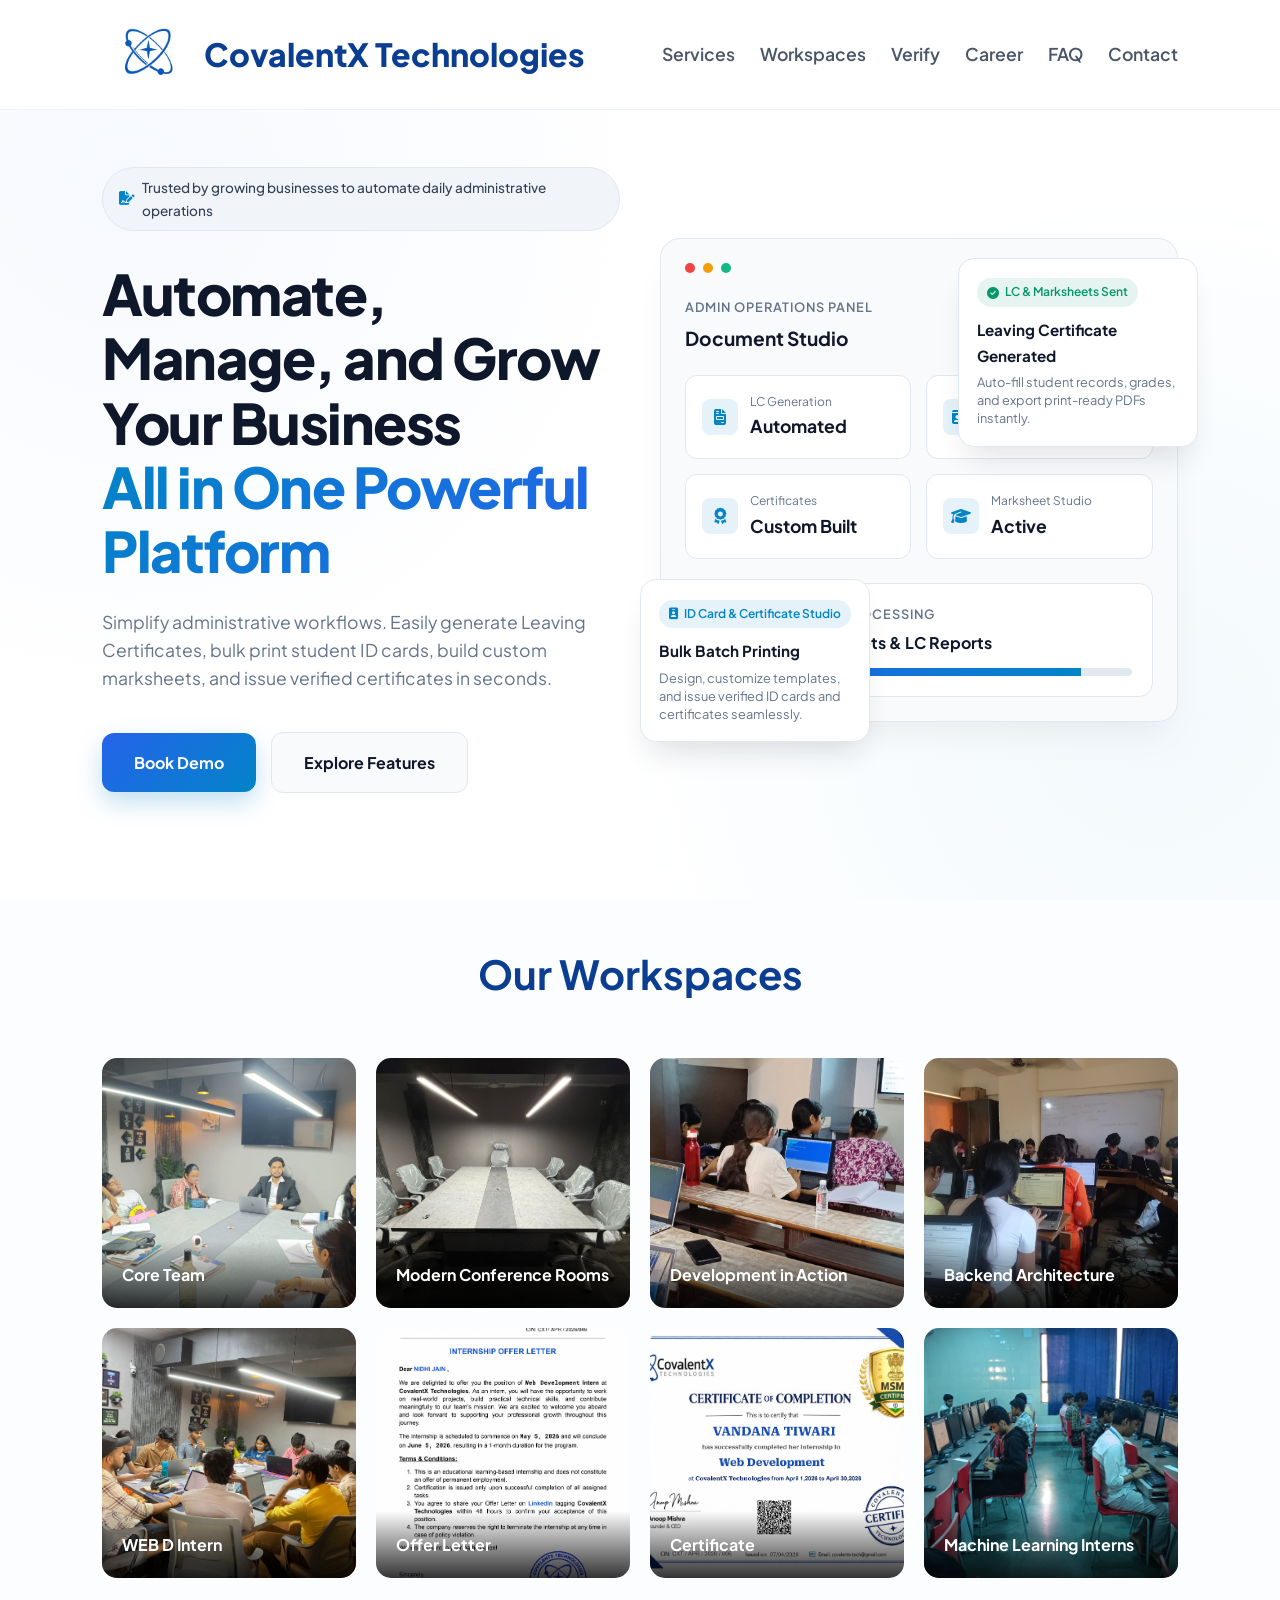
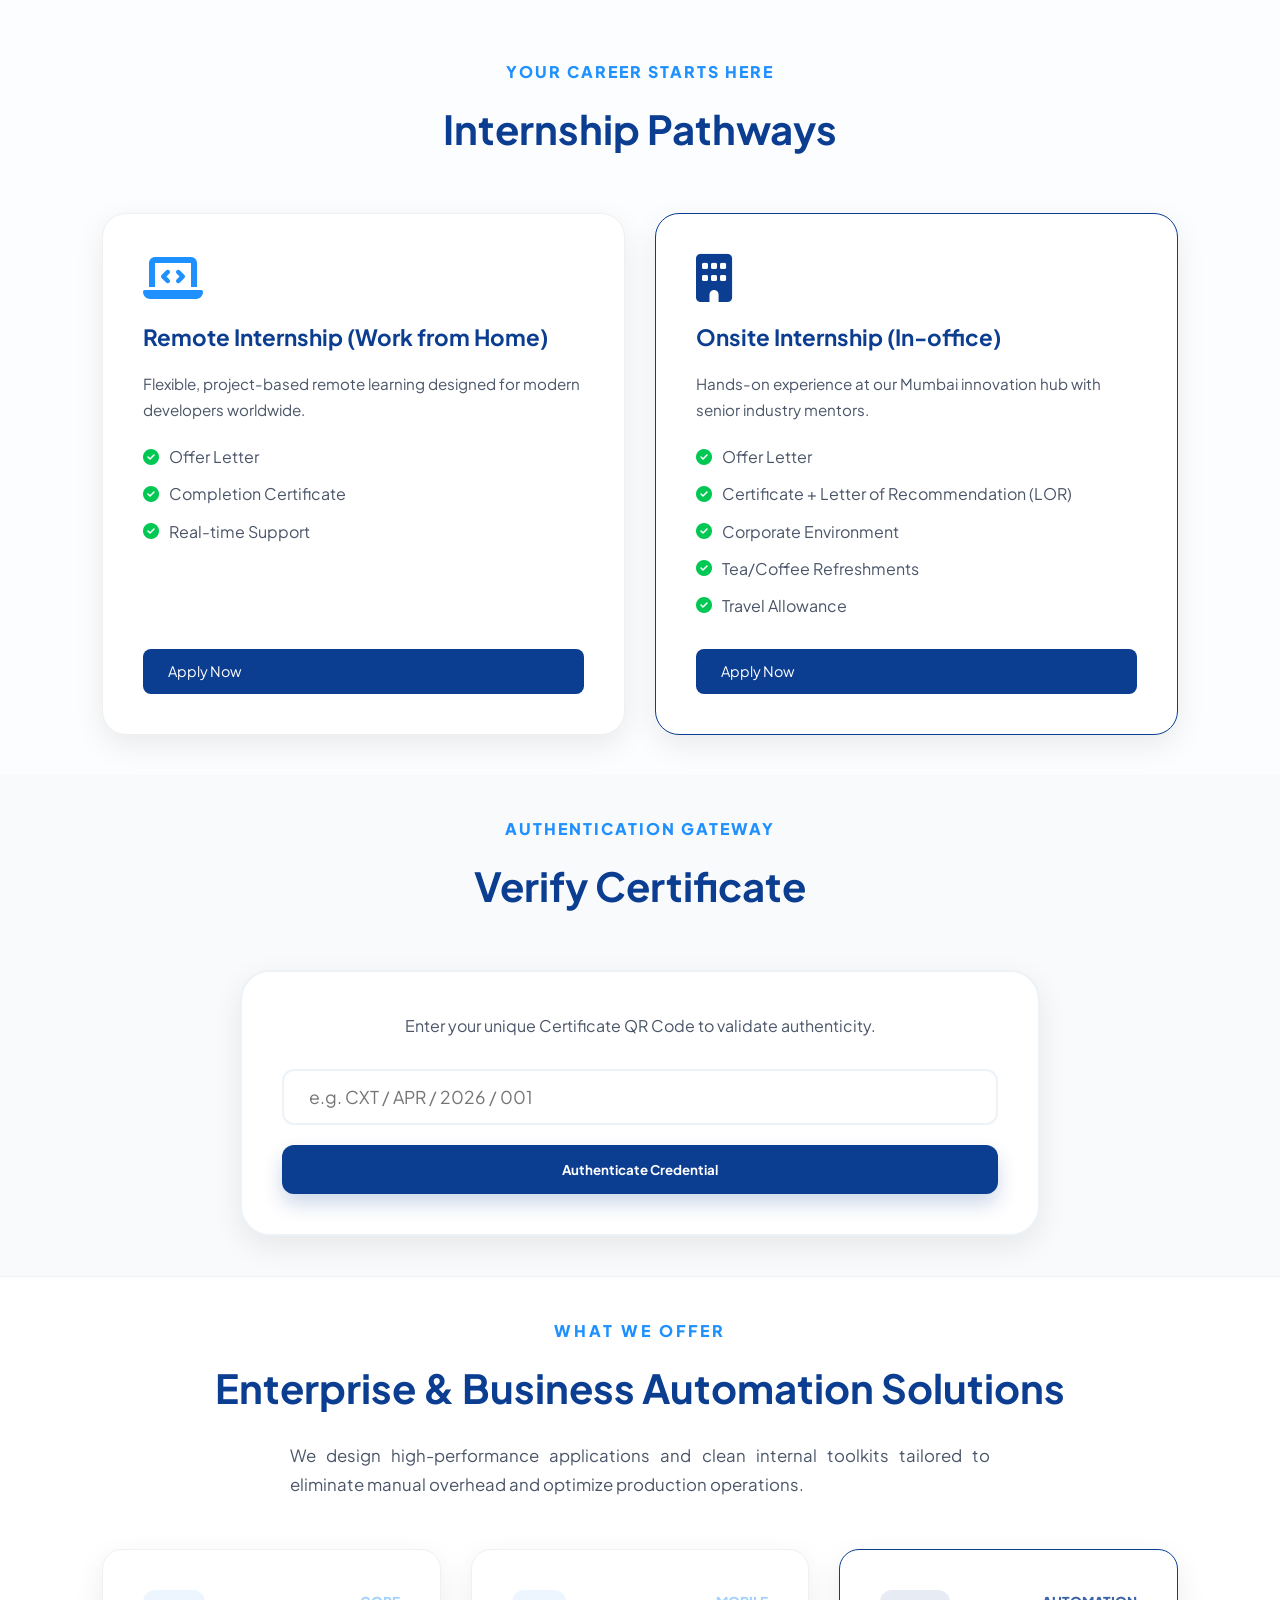
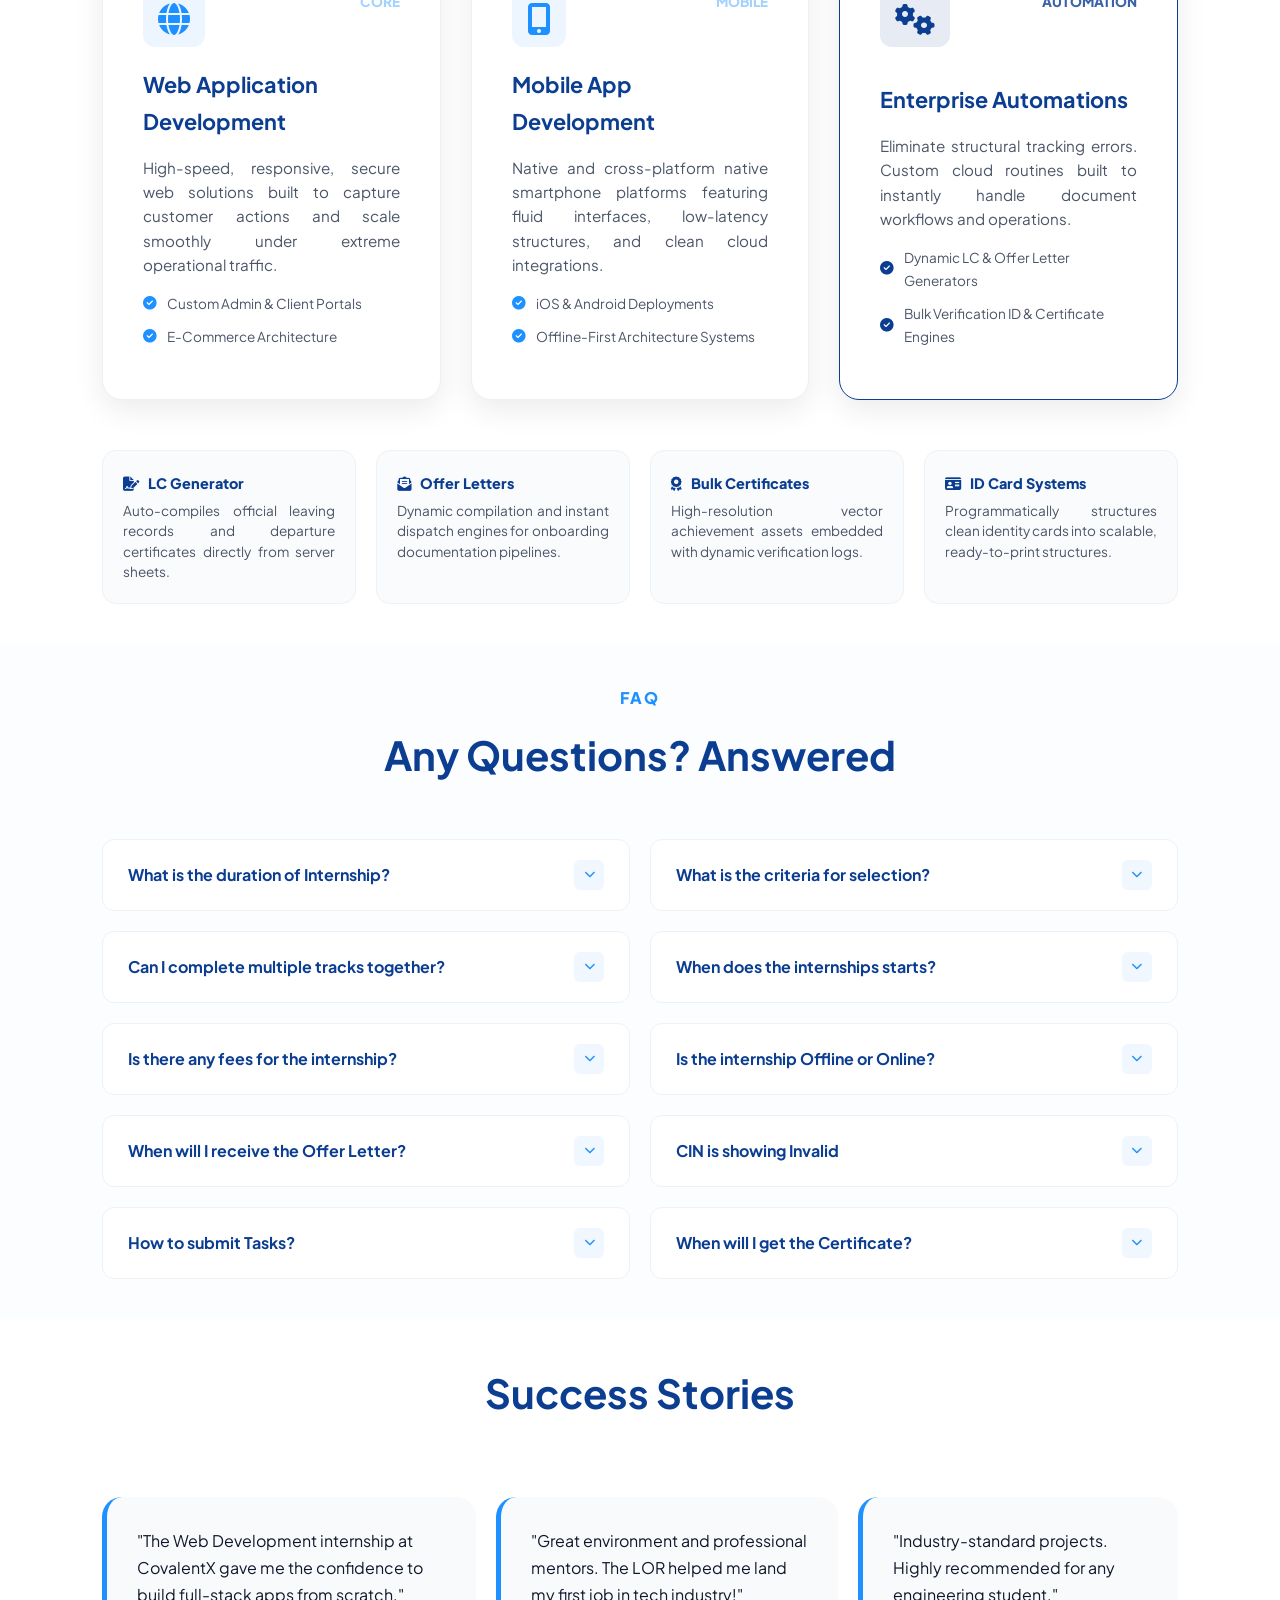
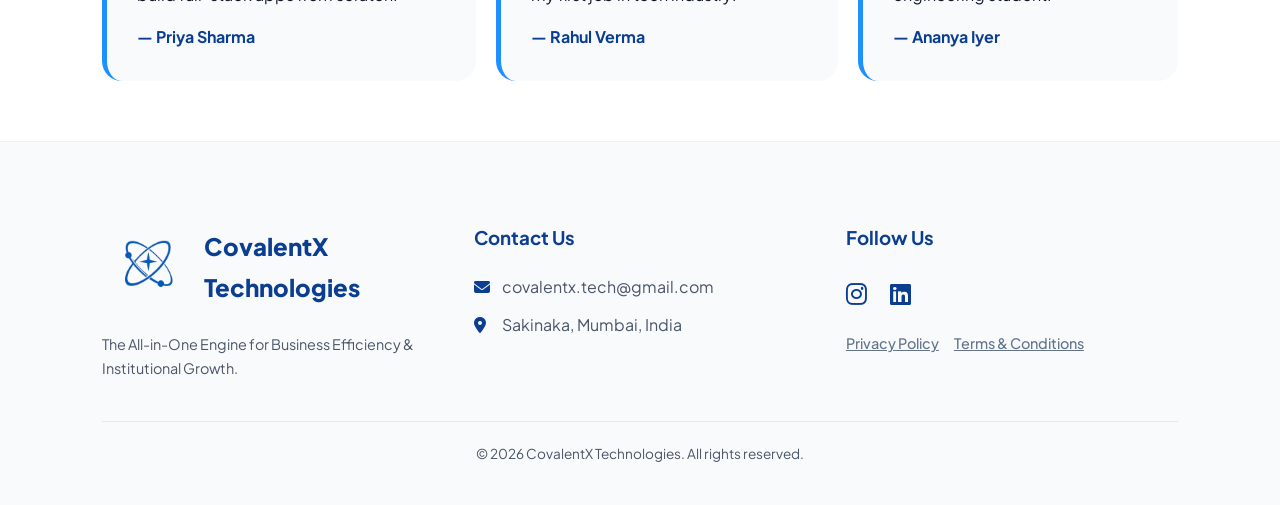
==== commit b4d670c6: "Update index.html" ====
--- a/index.html
+++ b/index.html
@@ -1830,6 +1830,92 @@
         margin-top: 15px !important;
     }
 }
+
+/* =========================================================
+   MOBILE RESPONSIVE FIX (APPEND TO BOTTOM OF STYLESHEET)
+   ========================================================= */
+
+/* Prevent canvas overflow & lock viewport to device width */
+html, body {
+    width: 100% !important;
+    max-width: 100vw !important;
+    overflow-x: hidden !important;
+    margin: 0 !important;
+    padding: 0 !important;
+    box-sizing: border-box !important;
+}
+
+*, *:before, *:after {
+    box-sizing: inherit !important;
+}
+
+@media screen and (max-width: 768px) {
+    /* 1. SECTION & MAIN CONTAINERS */
+    section, footer, header, div,
+    .hero-container, .footer-content, 
+    .workspace-container, .internship-pathway-container,
+    .logo-ticker-section, .trusted-section {
+        width: 100% !important;
+        max-width: 100% !important;
+        box-sizing: border-box !important;
+    }
+
+    /* 2. CONVERT FLEX/GRID ROW LAYOUTS TO SINGLE COLUMN STACK */
+    .hero-container,
+    .footer-content,
+    .workspace-grid,
+    .features-grid,
+    .legal-links {
+        display: flex !important;
+        flex-direction: column !important;
+        grid-template-columns: 1fr !important;
+        padding-left: 16px !important;
+        padding-right: 16px !important;
+    }
+
+    /* 3. HERO TYPOGRAPHY & TYPEWRITER OVERRIDE */
+    .hero-title, h1, h2, h3 {
+        font-size: 1.85rem !important; /* Scale text down for phone screens */
+        line-height: 1.25 !important;
+        max-width: 100% !important;
+        word-wrap: break-word !important;
+        overflow-wrap: break-word !important;
+    }
+
+    /* Disable nowrap typewriter constraint on mobile */
+    .typing-text {
+        white-space: normal !important;
+        width: auto !important;
+        animation: none !important;
+        border-right: none !important;
+        display: inline !important;
+    }
+
+    /* 4. OVERLAPPING DASHBOARD & FLOATING CARDS */
+    .hero-right, .dashboard-mockup, .dashboard-main {
+        width: 100% !important;
+        max-width: 100% !important;
+        overflow: hidden !important;
+    }
+
+    .floating-card-top, 
+    .floating-card-bottom {
+        position: relative !important;
+        top: 0 !important;
+        right: 0 !important;
+        left: 0 !important;
+        bottom: 0 !important;
+        width: 100% !important;
+        margin-top: 12px !important;
+        transform: none !important;
+    }
+
+    /* 5. FOOTER GRAY BACKGROUND FIX */
+    #contact, footer {
+        padding: 40px 20px 20px 20px !important;
+        background-color: #f8fafc !important; /* Forces gray to fill screen full width */
+    }
+}
      
     </style>
 </head>
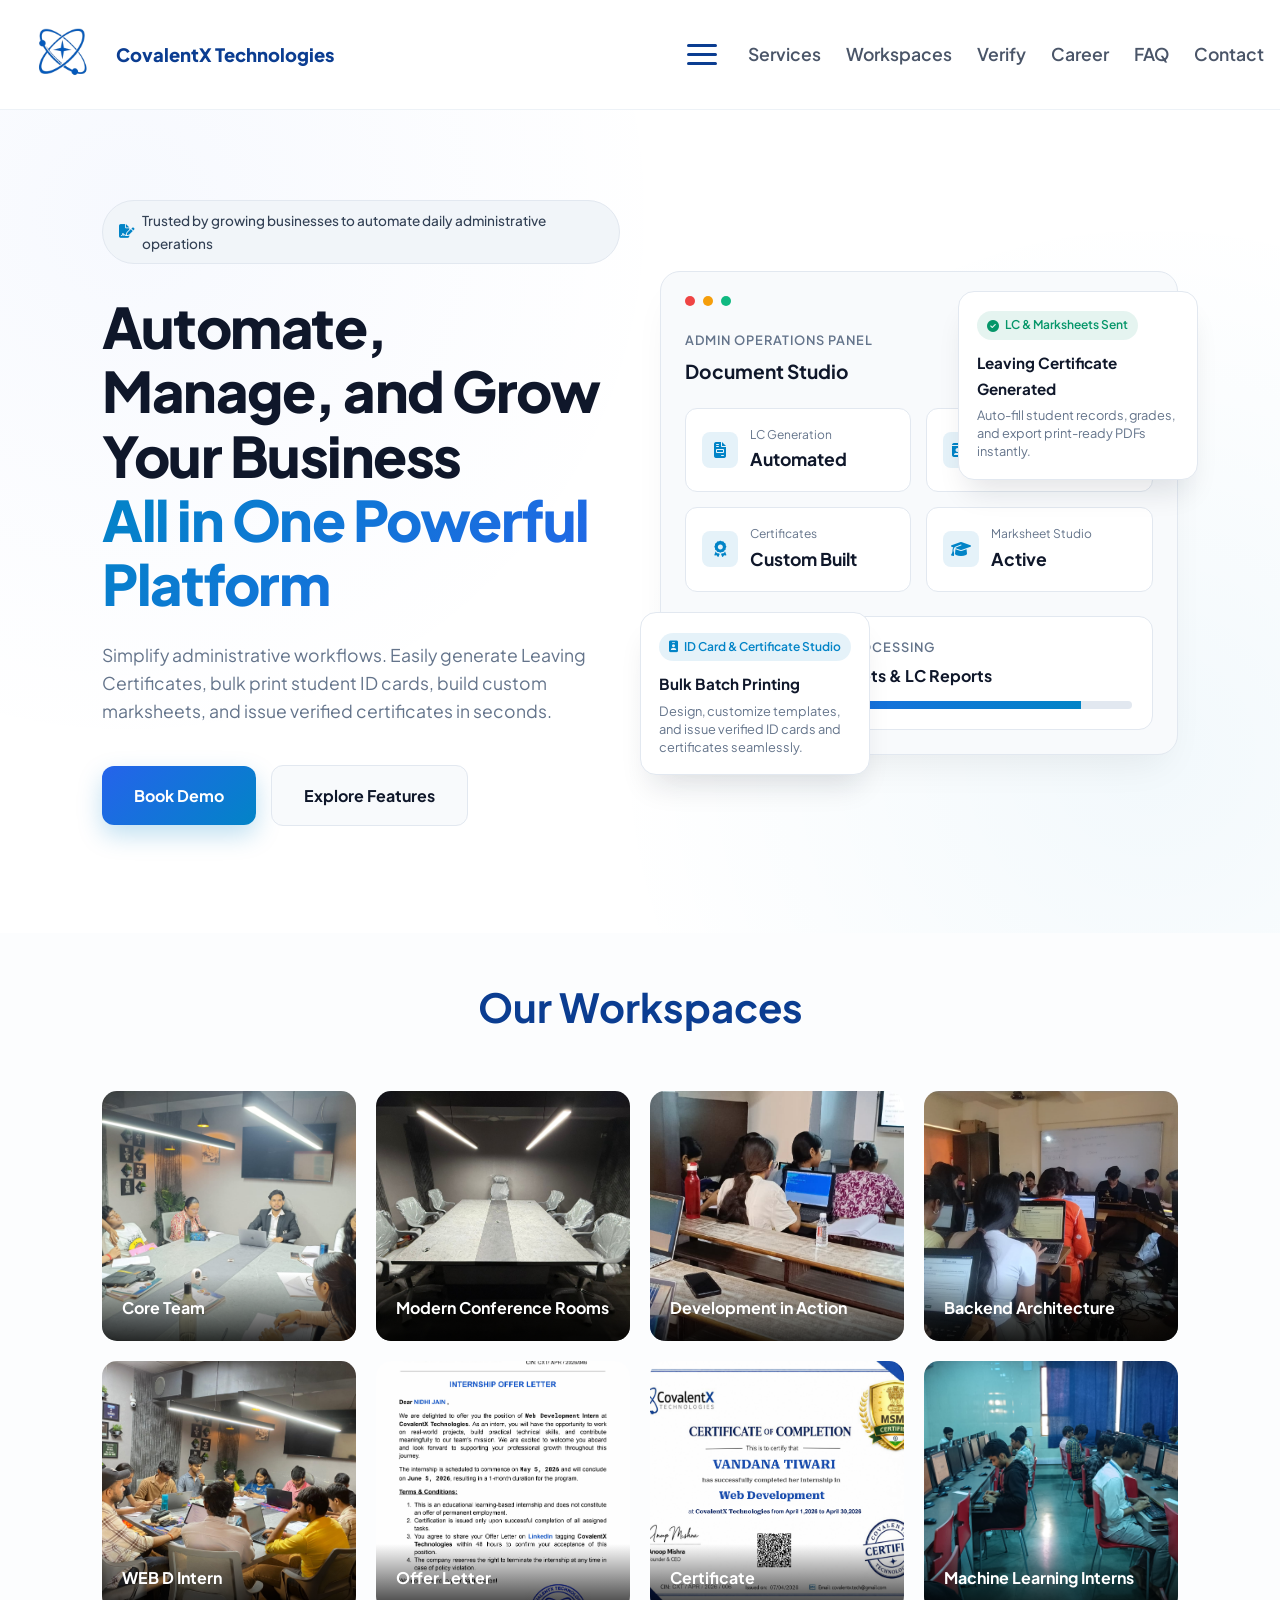
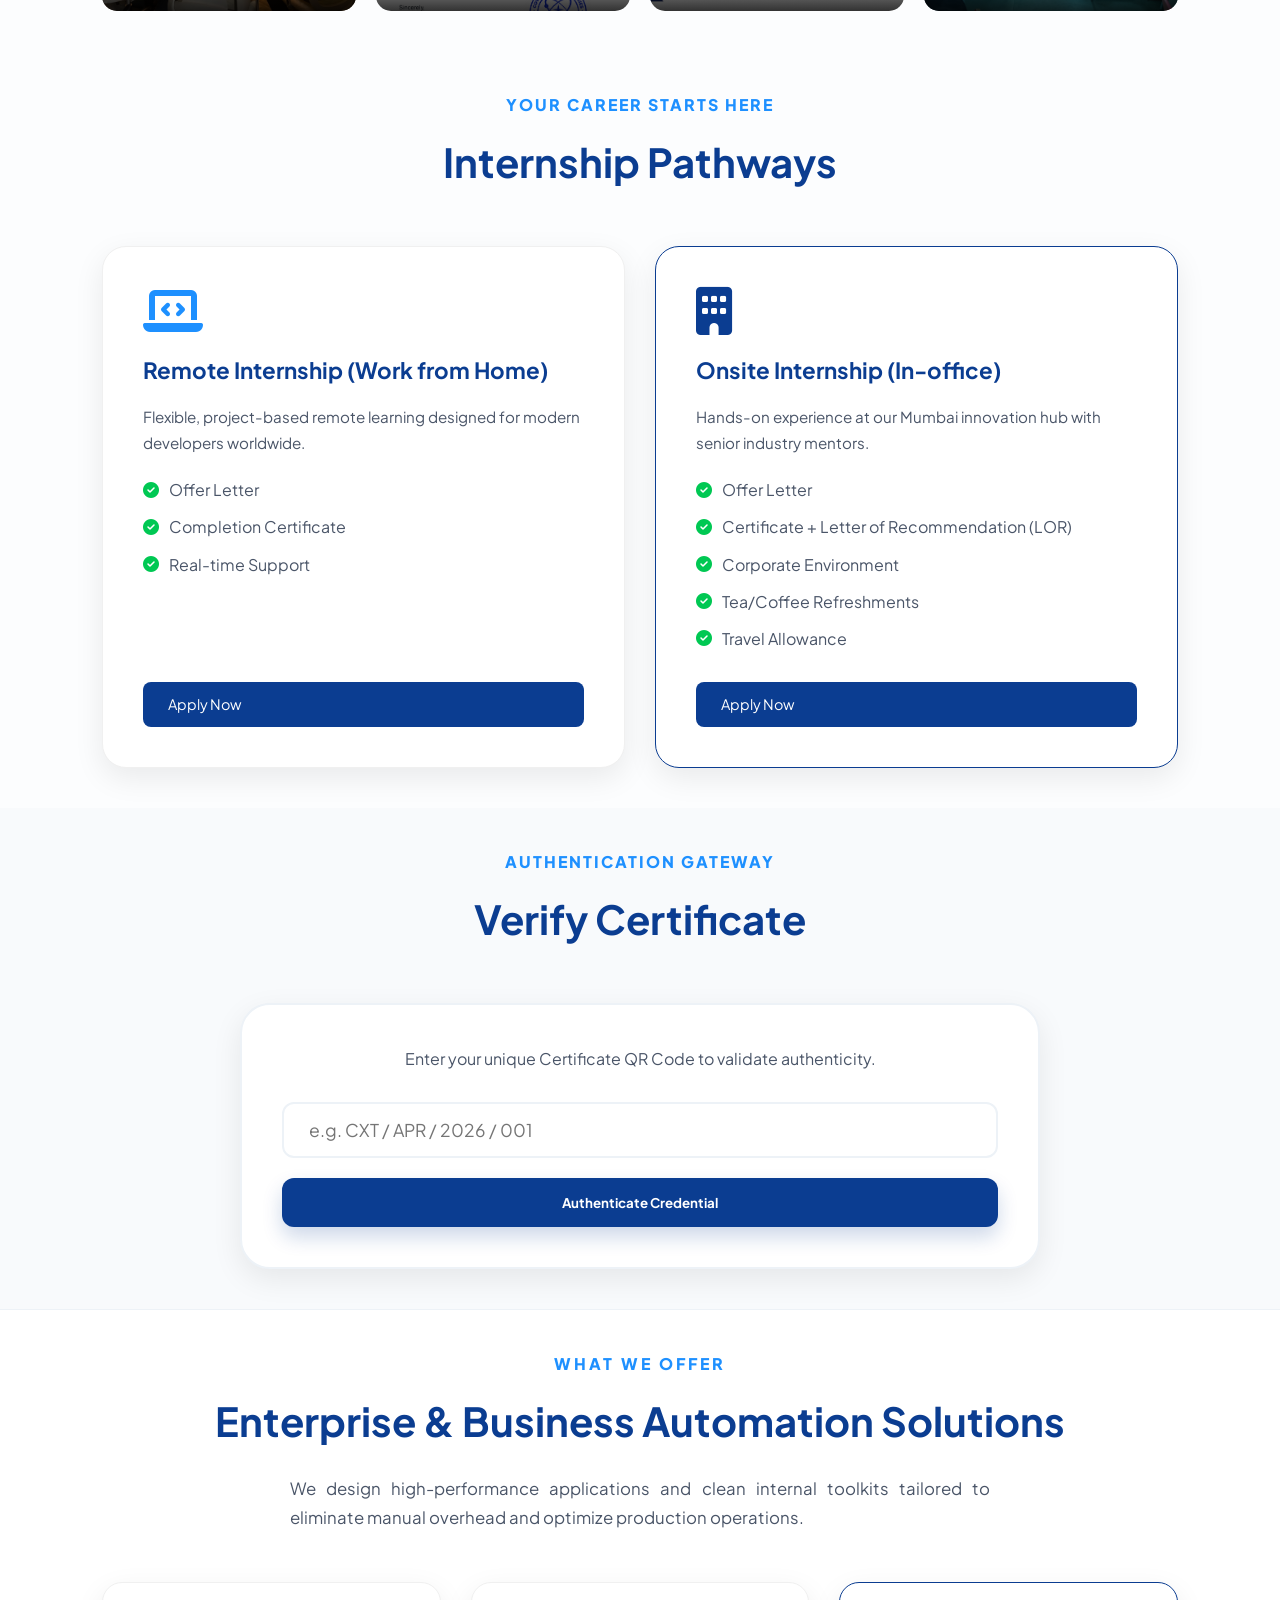
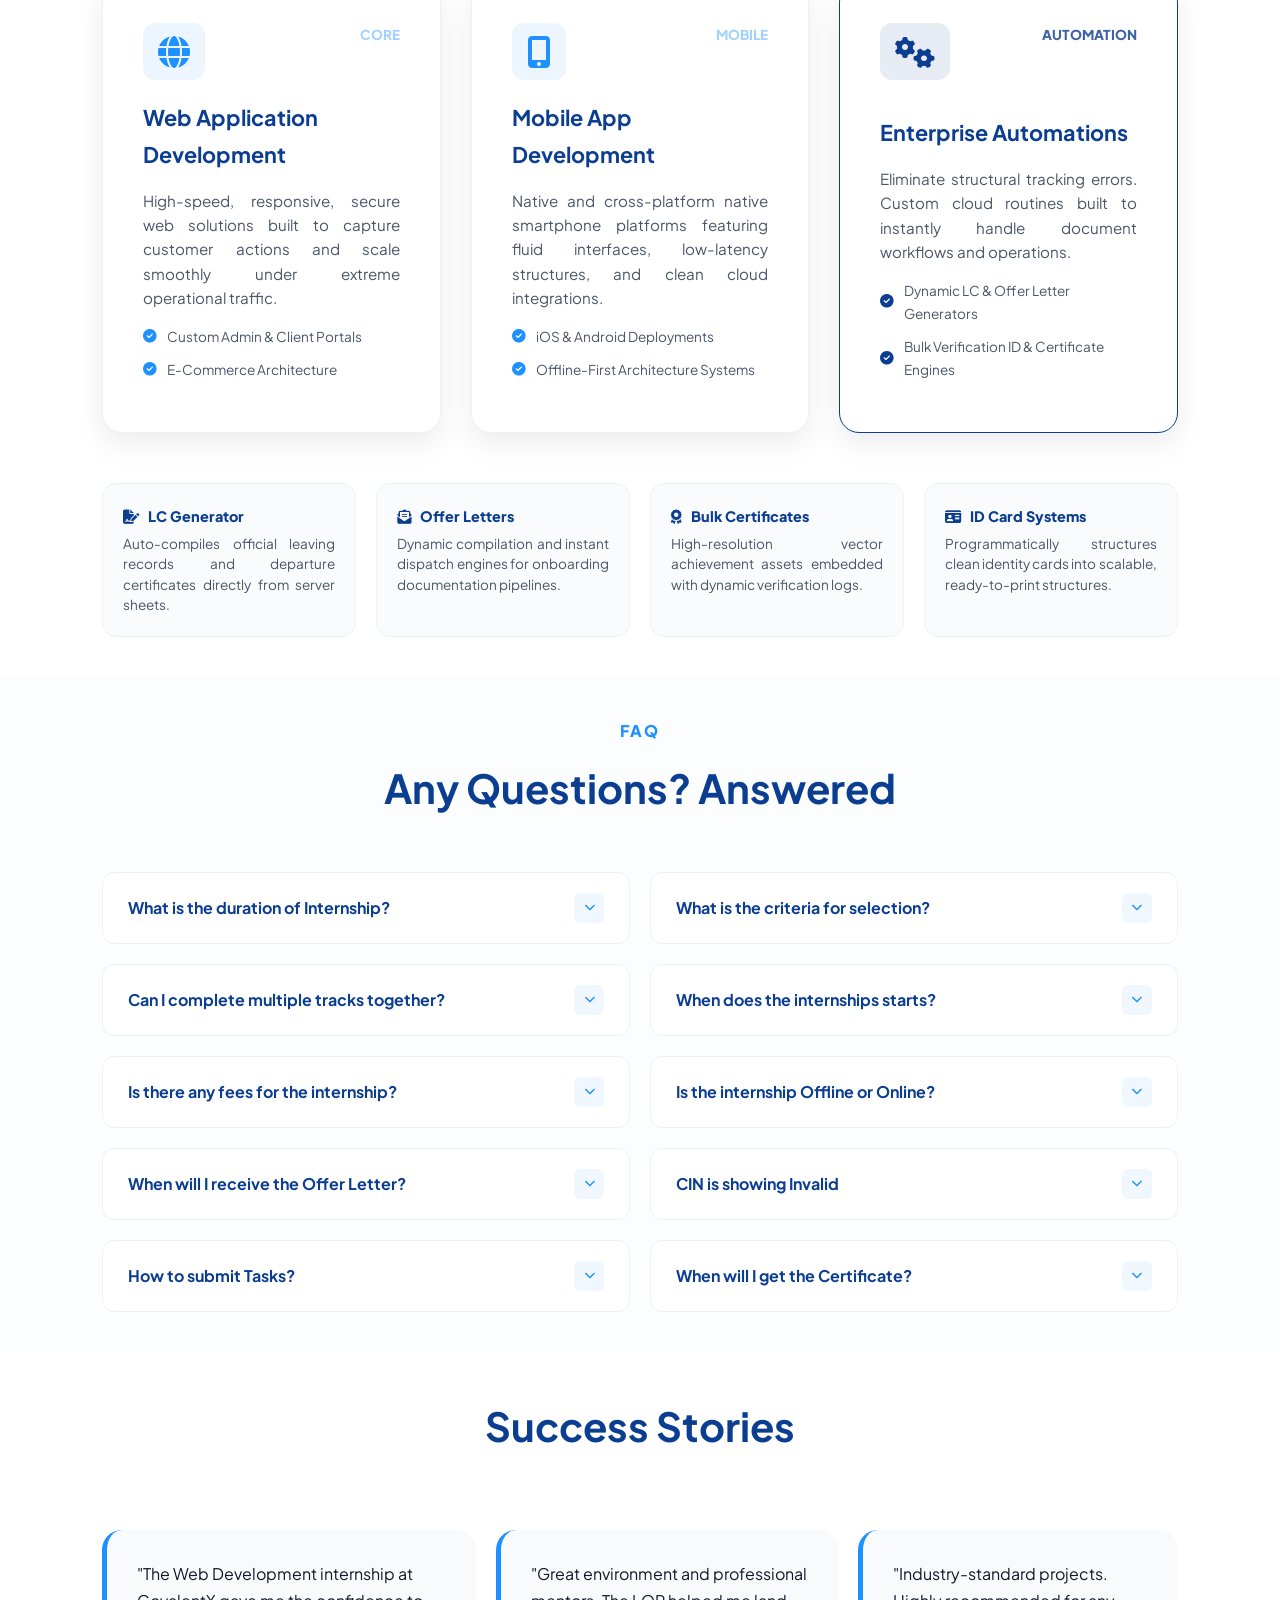
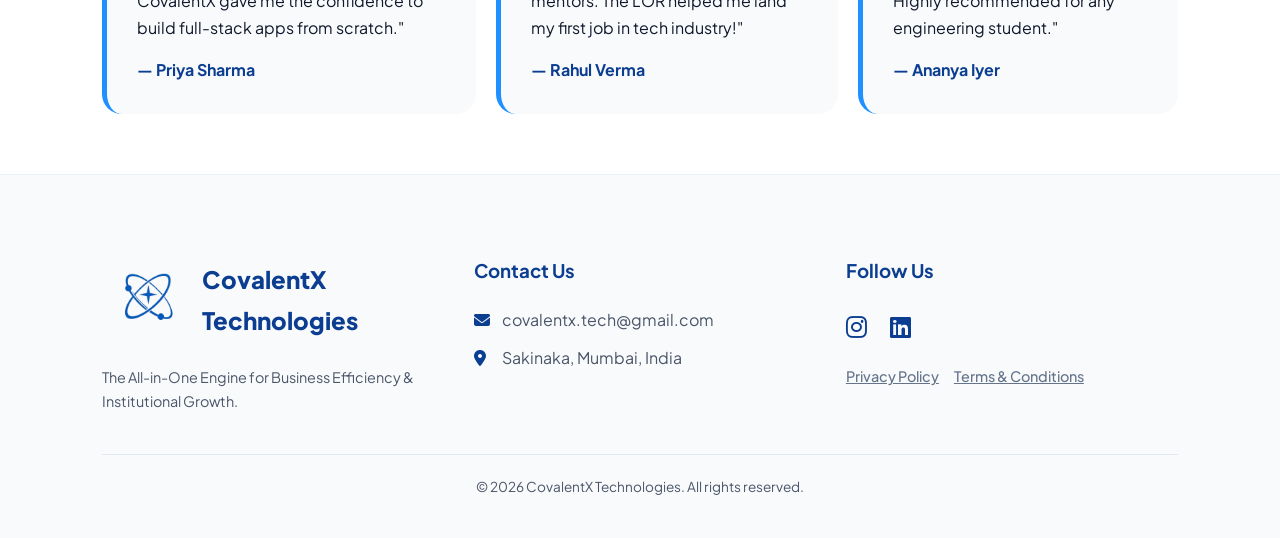
==== commit eab08b0a: "Update index.html" ====
--- a/index.html
+++ b/index.html
@@ -1916,7 +1916,193 @@
         background-color: #f8fafc !important; /* Forces gray to fill screen full width */
     }
 }
-     
+
+@media (max-width: 768px) {
+    /* --------------------------------------------------
+       FIX 1: NAVBAR BRAND & HAMBURGER SPACING
+       -------------------------------------------------- */
+    nav {
+        padding: 10px 16px !important; /* Reduce horizontal padding */
+    }
+
+    .brand-area {
+        gap: 8px !important;
+    }
+
+    .main-logo {
+        height: 50px !important; /* Scale down logo on mobile */
+    }
+
+    .brand-name {
+        font-size: 1.25rem !important; /* Prevents crowding the hamburger button */
+        white-space: nowrap !important;
+    }
+
+    .menu-toggle {
+        margin-left: auto !important; /* Push hamburger button to far right */
+        padding: 6px !important;
+    }
+
+    /* --------------------------------------------------
+       FIX 2: FAQ ITEM ALIGNMENT & ARROW PLACEMENT
+       -------------------------------------------------- */
+    .faq-header {
+        display: flex !important;
+        flex-direction: row !important;
+        align-items: center !important;
+        justify-content: space-between !important;
+        width: 100% !important;
+        gap: 12px !important;
+    }
+
+    .faq-header h3 {
+        font-size: 1.1rem !important;
+        line-height: 1.4 !important;
+        flex: 1 !important; /* Allows title to wrap cleanly on left */
+    }
+
+    .faq-icon {
+        flex-shrink: 0 !important; /* Prevents icon container from stretching wide */
+        width: 36px !important;
+        height: 36px !important;
+        background: #f0f7ff !important;
+        border-radius: 8px !important;
+        display: flex !important;
+        align-items: center !important;
+        justify-content: center !important;
+    }
+}
+/* =========================================================
+   MOBILE FIXES: TOP CUT-OFF & POP-UP MODALS
+   ========================================================= */
+
+@media screen and (max-width: 768px) {
+    /* 1. Add top clearance so content clears the fixed navbar */
+    body {
+        padding-top: 100px !important;
+    }
+
+    .hero-container {
+        padding-top: 20px !important; /* Reduces redundant hero padding while preserving navbar clearance */
+    }
+
+    /* 2. Fix badge clipping & text wrapping */
+    .badge-trusted {
+        white-space: normal !important;
+        text-align: center !important;
+        max-width: 100% !important;
+        margin-top: 10px !important;
+    }
+
+    /* 3. POP-UP MODALS (Privacy Policy & Terms) */
+    .modal, 
+    .modal-overlay,
+    .popup-container,
+    [class*="modal"] {
+        z-index: 20000 !important; /* Elevates modal layer above the fixed header (z-index: 1000) */
+        padding-top: 30px !important;
+    }
+
+    .modal-content, 
+    .popup-content,
+    [class*="modal-card"],
+    [class*="modal-box"] {
+        width: 92% !important;
+        max-width: 92vw !important;
+        max-height: 85vh !important; /* Constrains height to fit inside phone screens */
+        margin: 5% auto !important;
+        padding: 20px 16px !important;
+        overflow-y: auto !important; /* Enables smooth inner scrolling */
+        box-sizing: border-box !important;
+    }
+
+    /* Keep modal header titles visible and readable below the top edge */
+    .modal-header,
+    .modal-title,
+    .modal h2,
+    .modal h3 {
+        margin-top: 10px !important;
+        padding-top: 5px !important;
+        font-size: 1.4rem !important;
+        word-wrap: break-word !important;
+    }
+}
+
+/* =========================================================
+   1. NAVBAR HAMBURGER GAP & GHOST LINES FIX
+   ========================================================= */
+nav {
+    display: flex !important;
+    justify-content: space-between !important;
+    align-items: center !important;
+    padding: 12px 16px !important;
+    width: 100% !important;
+    position: fixed !important;
+    top: 0 !important;
+    left: 0 !important;
+    z-index: 1000 !important;
+    background: #ffffff !important;
+    box-sizing: border-box !important;
+}
+
+.brand-area {
+    display: flex !important;
+    align-items: center !important;
+    gap: 10px !important;
+    flex-shrink: 1 !important; /* Allows space for hamburger */
+    max-width: calc(100% - 60px) !important;
+}
+
+.brand-name {
+    font-size: 1.15rem !important; /* Resizes title so it doesn't touch the icon */
+    white-space: nowrap !important;
+    overflow: hidden !important;
+    text-overflow: ellipsis !important;
+}
+
+.menu-toggle {
+    display: flex !important;
+    margin-left: auto !important; /* Pushes button to far right with clear gap */
+    flex-shrink: 0 !important;
+    padding: 6px !important;
+}
+
+/* Hide ghost mobile nav lines leaking underneath header */
+@media screen and (max-width: 992px) {
+    .nav-links:not(.active) {
+        display: none !important; /* Completely hides inactive menu lines */
+    }
+}
+
+/* =========================================================
+   2. REMOVE UNWANTED STRAY LINKS INSIDE POP-UP MODALS
+   ========================================================= */
+/* Hides stray policy link buttons that overlay inside modal text bodies */
+.modal-body a[href*="Privacy"],
+.modal-body a[href*="Terms"],
+.modal-content a.privacy-link,
+.modal-content a.terms-link {
+    display: none !important;
+}
+
+/* Fixes clean modal container layout & inner spacing */
+.modal-content, 
+.popup-content {
+    position: relative !important;
+    padding: 24px 20px !important;
+    overflow-y: auto !important;
+    max-height: 80vh !important;
+}
+
+/* Ensure modal footer button stays clean at bottom without floating links above it */
+.modal-footer,
+.popup-footer {
+    display: flex !important;
+    justify-content: flex-end !important;
+    padding-top: 16px !important;
+    border-top: 1px solid #f1f5f9 !important;
+    margin-top: 20px !important;
+}
     </style>
 </head>
 <body>
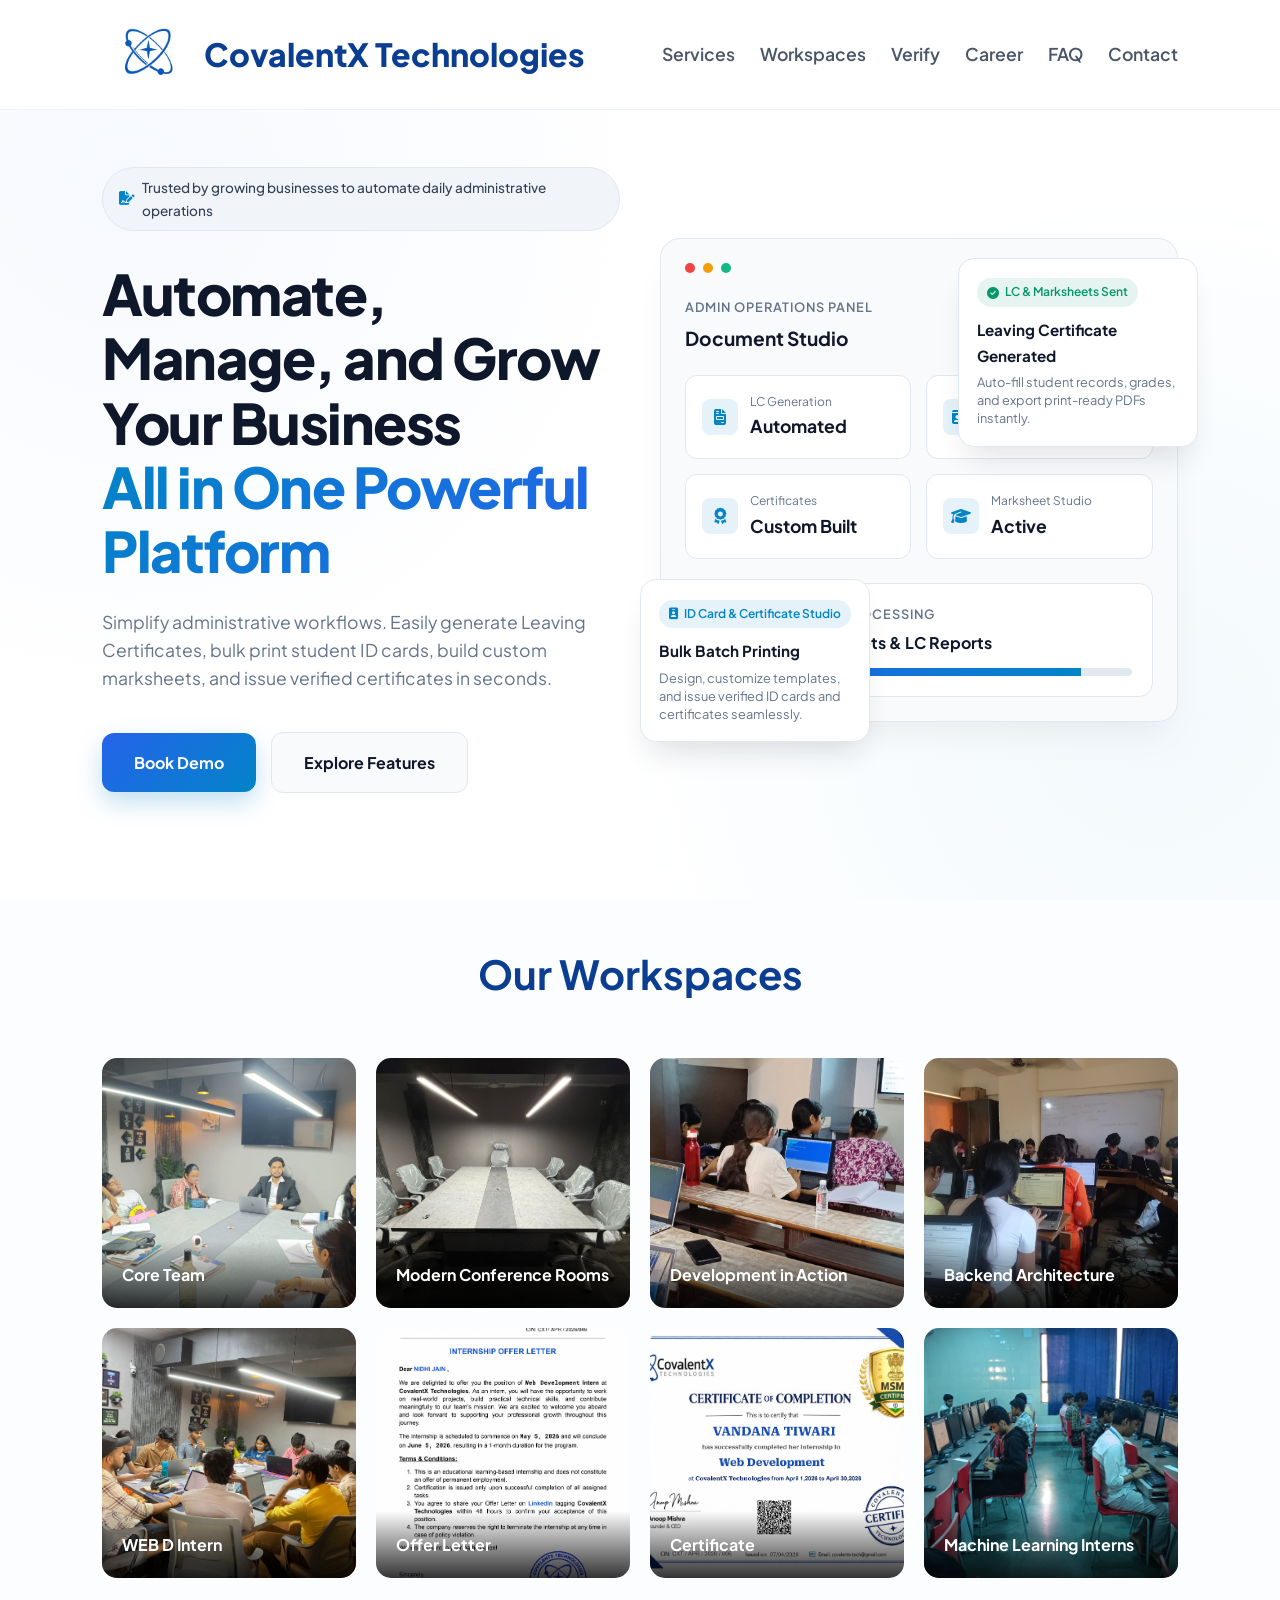
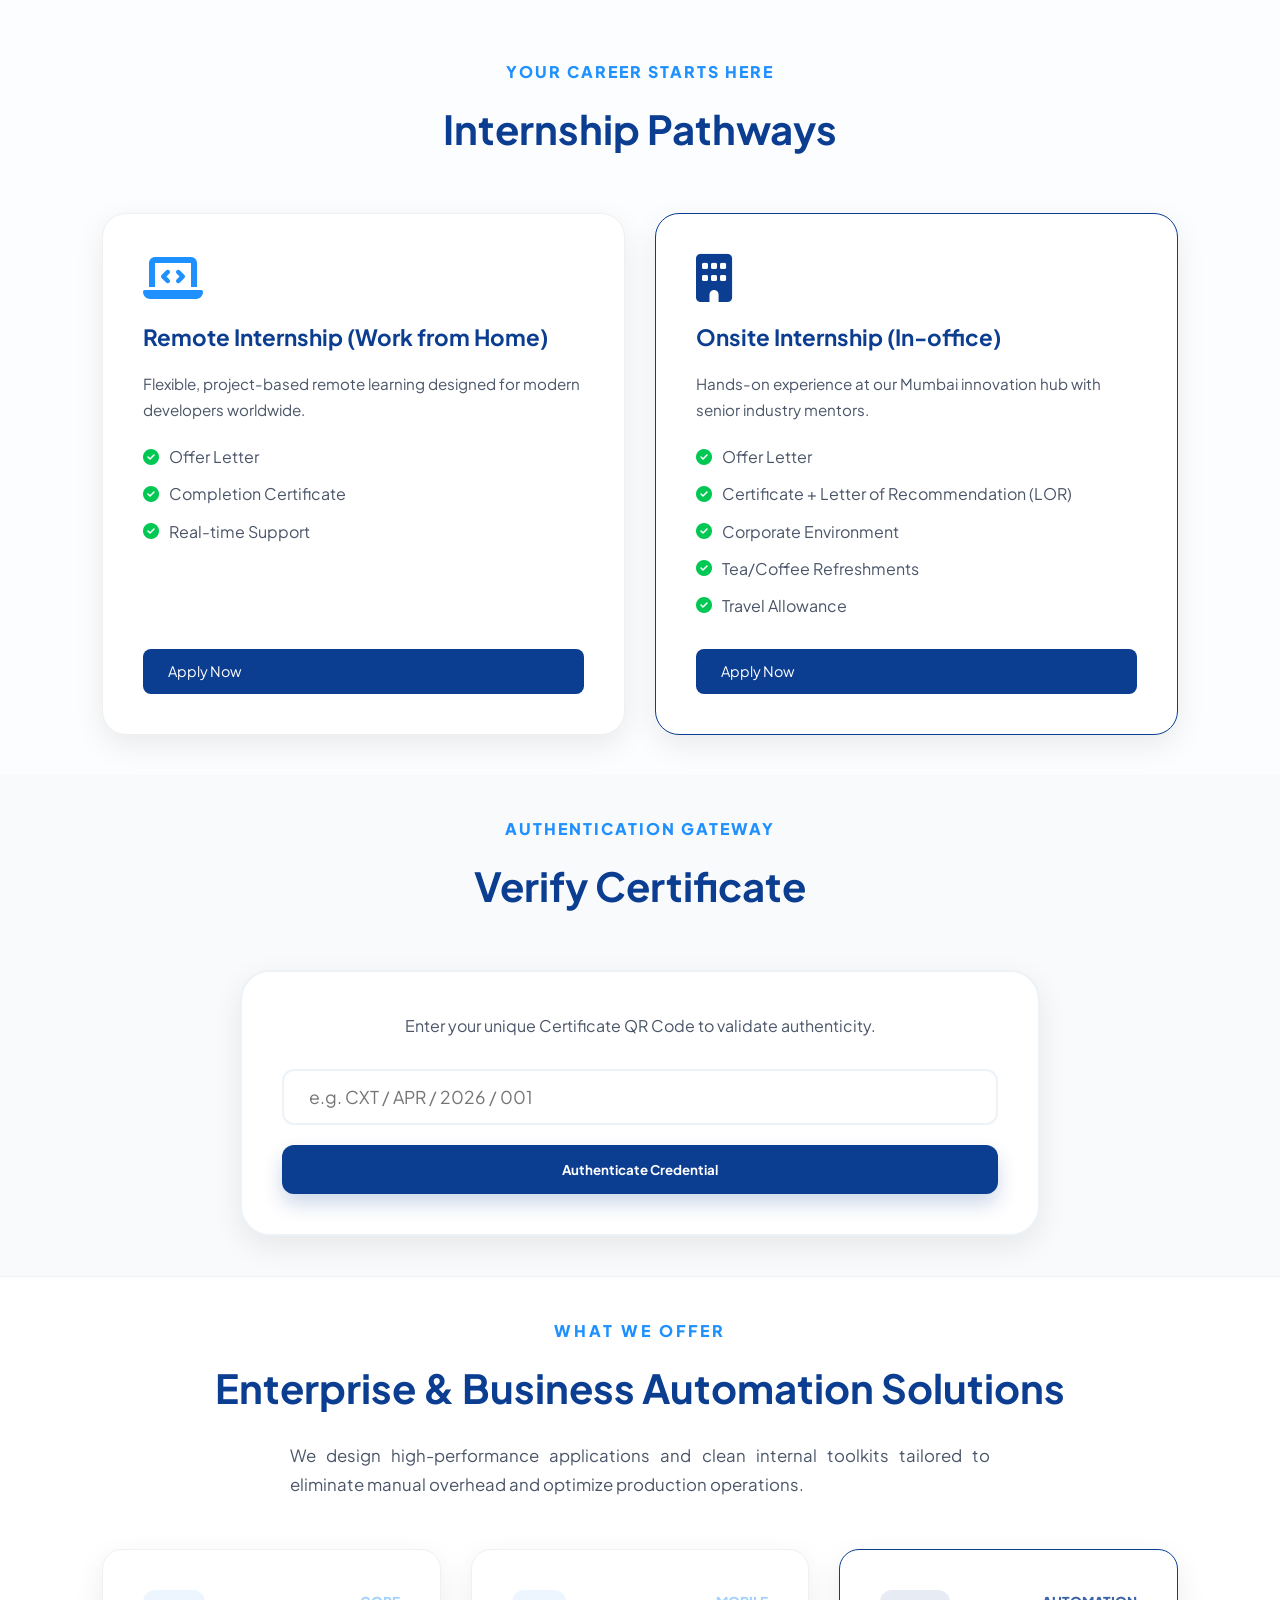
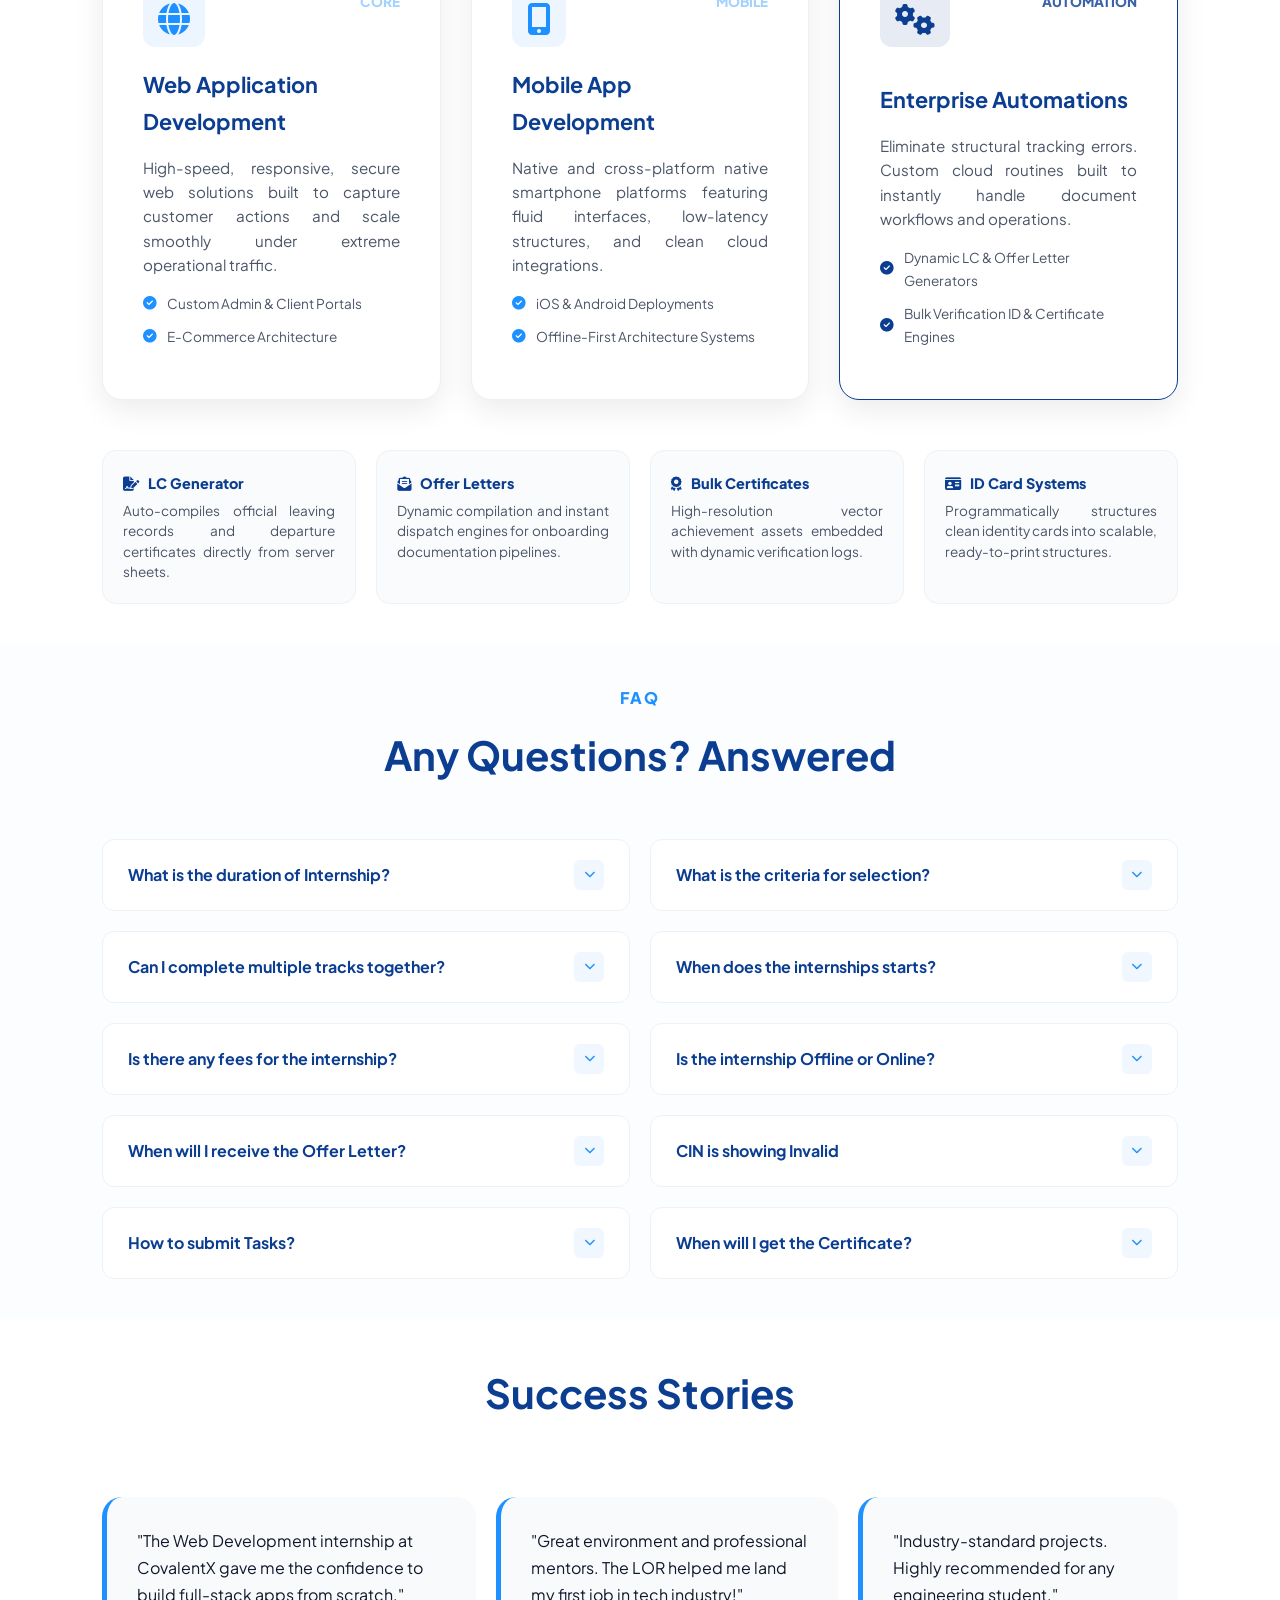
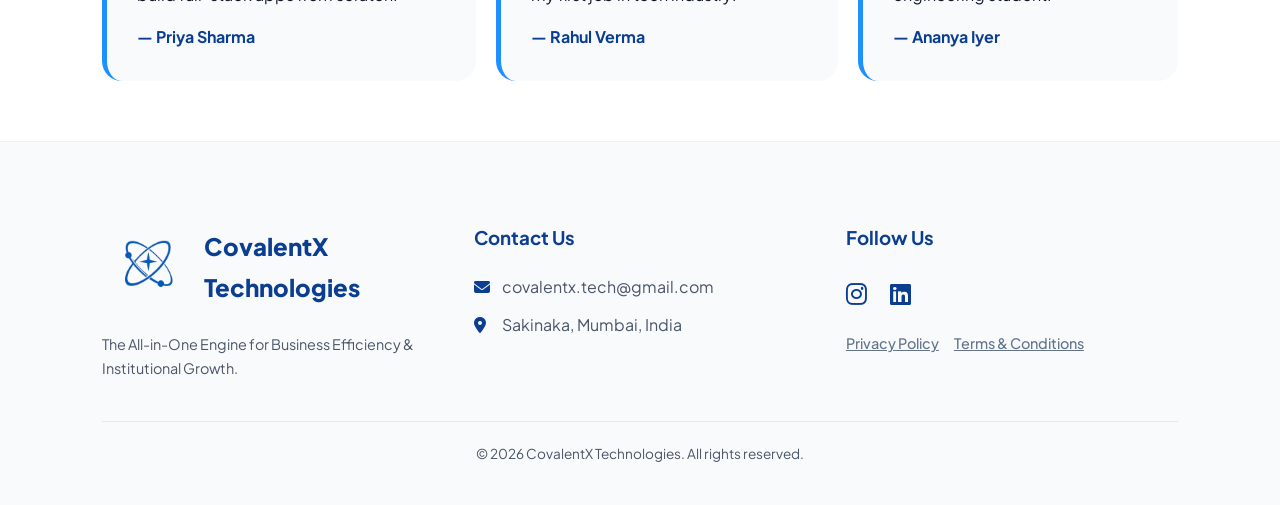
==== commit d5597761: "Update index.html" ====
--- a/index.html
+++ b/index.html
@@ -1926,7 +1926,7 @@
     }
 
     .brand-area {
-        gap: 8px !important;
+        gap: 7px !important;
     }
 
     .main-logo {
@@ -2028,51 +2028,7 @@
     }
 }
 
-/* =========================================================
-   1. NAVBAR HAMBURGER GAP & GHOST LINES FIX
-   ========================================================= */
-nav {
-    display: flex !important;
-    justify-content: space-between !important;
-    align-items: center !important;
-    padding: 12px 16px !important;
-    width: 100% !important;
-    position: fixed !important;
-    top: 0 !important;
-    left: 0 !important;
-    z-index: 1000 !important;
-    background: #ffffff !important;
-    box-sizing: border-box !important;
-}
-
-.brand-area {
-    display: flex !important;
-    align-items: center !important;
-    gap: 10px !important;
-    flex-shrink: 1 !important; /* Allows space for hamburger */
-    max-width: calc(100% - 60px) !important;
-}
-
-.brand-name {
-    font-size: 1.15rem !important; /* Resizes title so it doesn't touch the icon */
-    white-space: nowrap !important;
-    overflow: hidden !important;
-    text-overflow: ellipsis !important;
-}
-
-.menu-toggle {
-    display: flex !important;
-    margin-left: auto !important; /* Pushes button to far right with clear gap */
-    flex-shrink: 0 !important;
-    padding: 6px !important;
-}
-
-/* Hide ghost mobile nav lines leaking underneath header */
-@media screen and (max-width: 992px) {
-    .nav-links:not(.active) {
-        display: none !important; /* Completely hides inactive menu lines */
-    }
-}
+
 
 /* =========================================================
    2. REMOVE UNWANTED STRAY LINKS INSIDE POP-UP MODALS
@@ -2102,6 +2058,97 @@
     padding-top: 16px !important;
     border-top: 1px solid #f1f5f9 !important;
     margin-top: 20px !important;
+}
+
+
+@media screen and (max-width: 768px) {
+    /* =========================================================
+       1. FIX GHOST LINES UNDER NAVBAR
+       ========================================================= */
+    nav::before, 
+    nav::after,
+    .hero-container::before, 
+    .hero-container::after {
+        display: none !important;
+        content: none !important;
+        border: none !important;
+    }
+
+    nav {
+        border-bottom: 1px solid #edf2f7 !important;
+    }
+
+    /* =========================================================
+       2. HERO MOCKUP DASHBOARD OVERLAP FIX
+       ========================================================= */
+    .hero-right {
+        display: flex !important;
+        flex-direction: column !important;
+        gap: 16px !important;
+        width: 100% !important;
+        position: static !important;
+        margin-top: 20px !important;
+    }
+
+    /* Reset absolute floating positions so cards stack vertically and stay readable */
+    .dashboard-main,
+    .floating-card-top,
+    .floating-card-bottom,
+    [class*="floating-card"],
+    [class*="dash-card"] {
+        position: relative !important;
+        top: auto !important;
+        bottom: auto !important;
+        left: auto !important;
+        right: auto !important;
+        width: 100% !important;
+        max-width: 100% !important;
+        margin: 0 0 12px 0 !important;
+        box-shadow: 0 4px 15px rgba(0, 0, 0, 0.05) !important;
+        transform: none !important;
+        animation: none !important;
+    }
+
+    /* Admin Operations Panel & Child Cards Layout */
+    .dashboard-main {
+        order: 1 !important; /* Forces Admin Operating Panel to appear first */
+        padding: 16px !important;
+    }
+
+    .floating-card-top {
+        order: 2 !important; /* LC & Marksheet card */
+    }
+
+    .floating-card-bottom {
+        order: 3 !important; /* ID Card & Certificate Studio */
+    }
+
+    /* Adjust typography inside hero cards for mobile readability */
+    .dashboard-main h3, 
+    .dashboard-main h4,
+    .floating-card-top h4, 
+    .floating-card-bottom h4 {
+        font-size: 1.05rem !important;
+        line-height: 1.3 !important;
+    }
+
+    .dashboard-main p, 
+    .floating-card-top p, 
+    .floating-card-bottom p {
+        font-size: 0.85rem !important;
+        line-height: 1.4 !important;
+    }
+
+    /* =========================================================
+       3. REMOVE MODAL INLINE STRAY LINKS
+       ========================================================= */
+    .modal-body a,
+    .modal-content p a {
+        display: inline-block !important;
+        position: static !important;
+        margin: 0 !important;
+        padding: 0 !important;
+    }
 }
     </style>
 </head>
